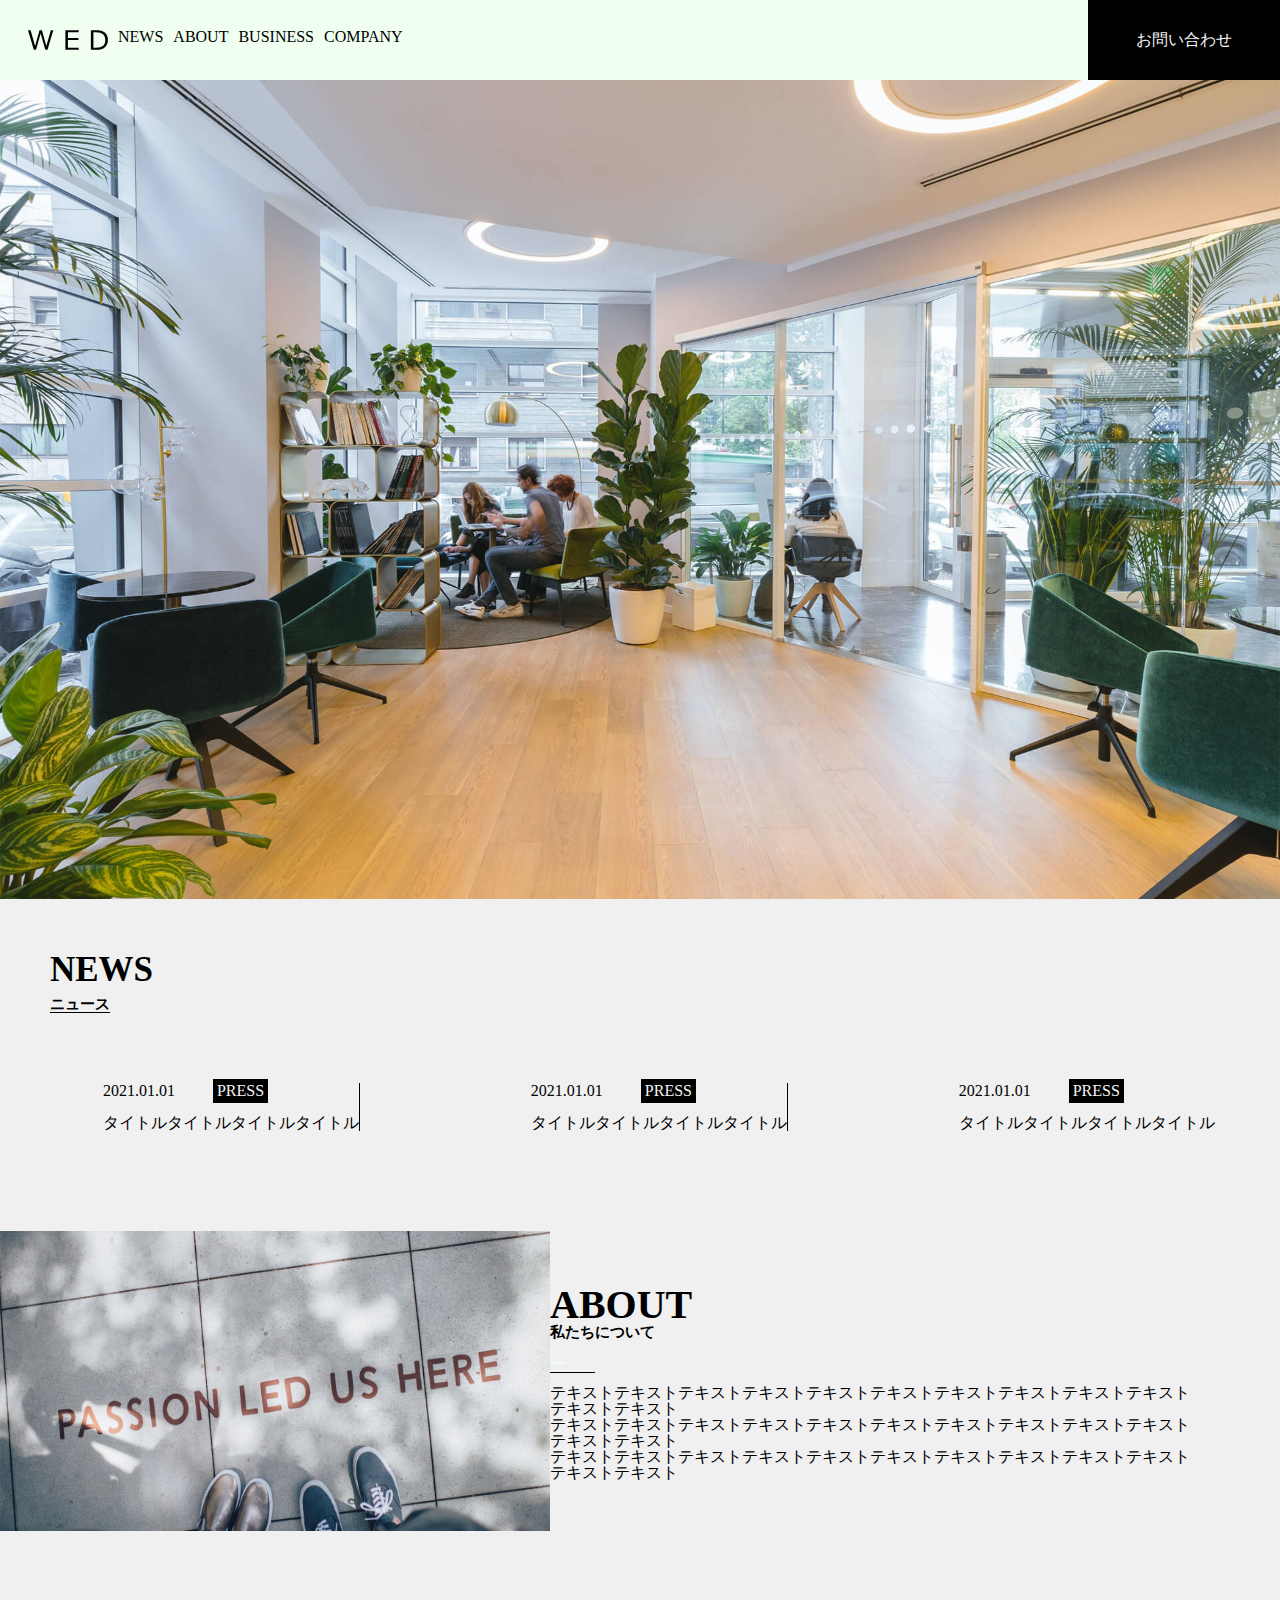
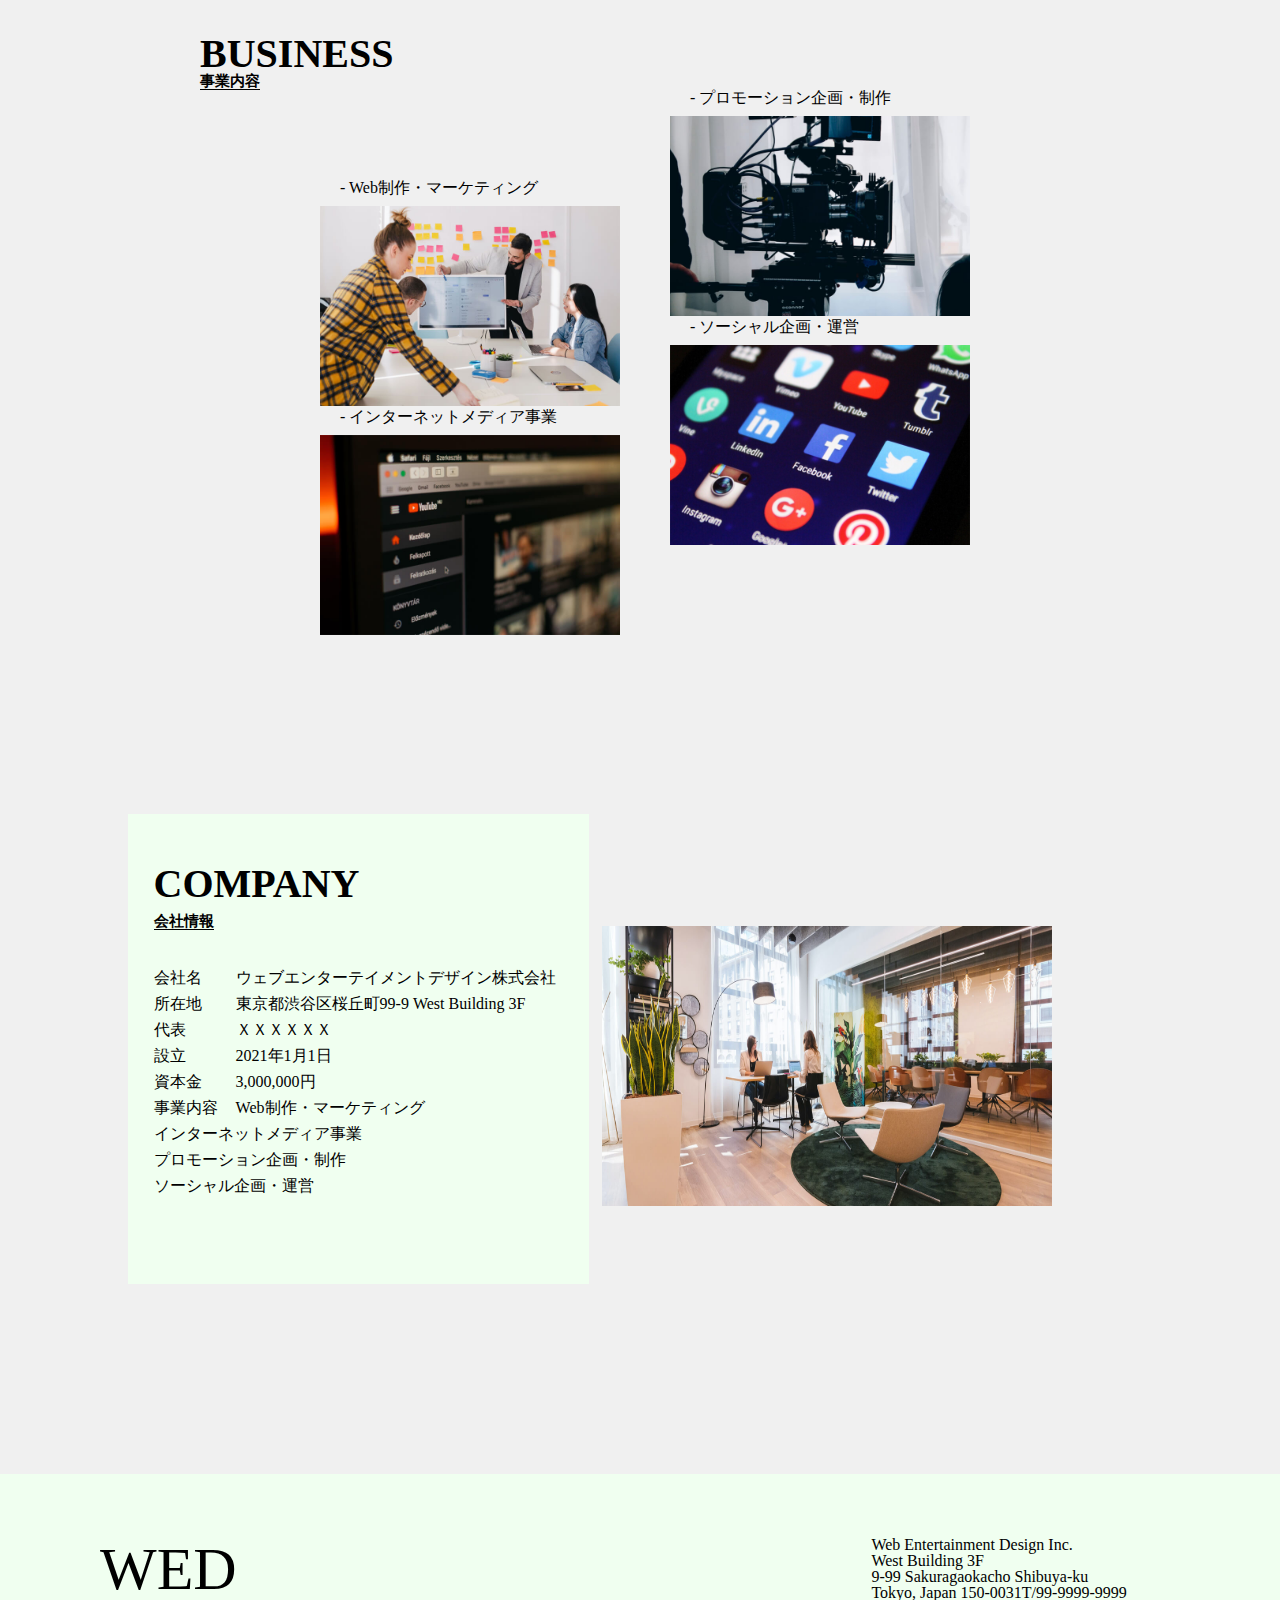
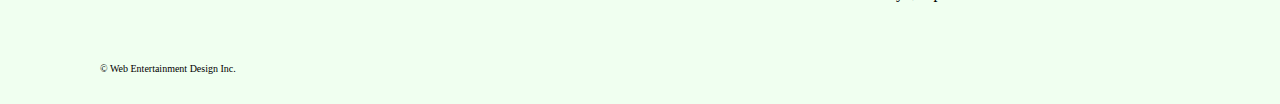
==== index.html @ 3b1d3a75 "newsの一部を削除しました。" ====
<!DOCTYPE html>
<html lang="jp">
  <head>
    <meta charset="utf-8">
    <title>Web Entertainment Design</title>
    <meta name="viewport" content="width=device-width,initial-scale=1">
    <link rel="icon" href="img/favicon.ico">
    <link rel="stylesheet" href="css/reset.css">
    <link rel="stylesheet" href="css/style.css">
  </head>
  <body>
    <header class="header-mainvisual" id="mainvisual">
      <div class="inner">
        <h1><a class="wed-tag" href="#mainvisual"></a><img class="header-img" src="./img/logo.svg" alt="wed" /></a></h1>
        <nav class="inner-tag">
          <ul class="tag">
            <li><a class="li-tag" href="#news">NEWS</a></li>
            <li><a class="li-tag" href="#about">ABOUT</a></li>
            <li><a class="li-tag" href="#business">BUSINESS</a></li>
            <li><a class="li-tag" href="#company">COMPANY</a></li>
          </ul>
        </nav>
      </div>
      <a class="inquiry-button" href="#inquiry">お問い合わせ</a>
    </header>
      <div class="img-big">
        <img src="img/mainvisual.jpg" alt="オフィス">
      </div>
      <section id="news" class="news">
        <h2 class="news-h">
          <p class="news-hh">NEWS</p>
          <p class="news-p">ニュース</p>
        </h2>
        <ul class="news-ul">

          <li class="news-li">
            <p class="news-time">2021.01.01</p>
            <p class="news-press">PRESS</p>
            <p class="news-title"><br>タイトルタイトルタイトルタイトル</p>
          </li>
          <li class="news-li">
            <p class="news-time">2021.01.01</p>
            <p class="news-press">PRESS</p>
            <p class="news-title"><br>タイトルタイトルタイトルタイトル</p>
          </li>
          <li class=".news-li-2">
            <p class="news-time">2021.01.01</p>
            <p class="news-press">PRESS</p>
            <p class="news-title"><br>タイトルタイトルタイトルタイトル</p>
          </li>
      </section>
      <section id="about" class="about">
        <div class="about-passion">
          <img src="img/about.jpg" alt="">
        </div>
        <div class="about-character">
          <h2 class="about-h2">
            <p class="about-uppercaseletter">ABOUT</p>
            <p class="about-lowercaseletter">私たちについて</p>
            <p class="about-barwire"><br>ー</p>
          </h2>
          <p class="about-text">テキストテキストテキストテキストテキストテキストテキストテキストテキストテキストテキストテキスト</p>
          <p class="about-text">テキストテキストテキストテキストテキストテキストテキストテキストテキストテキストテキストテキスト</p>
          <p class="about-text">テキストテキストテキストテキストテキストテキストテキストテキストテキストテキストテキストテキスト</p>
        </div>
      </section>
      <section id="business" class="business">
        <h2 class="business-h2">
          <p class="business-uppercaseletter">BUSINESS</p>
          <p class="business-lowercaseletter">事業内容</p>
          <p class="business-barwire">ー</p>
        </h2>
        <div class="business-transparentbox">
          <div class="business-imagelist">
            <div class="business-image"><p class="character2">- Web制作・マーケティング</p><img src="img/business1.jpg" alt=""></div>
            <div class="business-image"><p class="character">- インターネットメディア事業</p><img src="img/business2.jpg" alt=""></div>
          </div>
          <div class="business-imagelist">
            <div class="business-image"><p class="character">- プロモーション企画・制作</p><img src="img/business3.jpg" alt=""></div>
            <div class="business-image"><p class="character">- ソーシャル企画・運営</p><img src="img/business4.jpg" alt=""></div>
          </div>
        </div>
      </section>
      <section id="company" class="company">
        <div class="company-behind">
        <h2 class="company-h2">
          <p class="company-uppercaseletter">COMPANY</p>
          <p class="company-lowercaseletter">会社情報</p>
          <p class="company-barwire">ー</p>
        </h2>
        <dl class="company-informationlist">
          <dt class="company-informationlist2">会社名</dt>
          <dd class="company-informationlist3">ウェブエンターテイメントデザイン株式会社</dd>
          <dt class="company-informationlist2">所在地</dt>
          <dd class="company-informationlist3">東京都渋谷区桜丘町99-9 West Building 3F</dd>
          <dt class="company-informationlist2">代表</dt>
          <dd class="company-informationlist3">ＸＸＸＸＸＸ</dd>
          <dt class="company-informationlist2">設立</dt>
          <dd class="company-informationlist3">2021年1月1日</dd>
          <dt class="company-informationlist2">資本金</dt>
          <dd class="company-informationlist3">3,000,000円</dd>
          <dt class="company-informationlist2">事業内容</dt>
          <dd class="company-informationlist3">Web制作・マーケティング</dd>
          <!-- <dt class="company-informationlist2"></dt> -->
          <dd class="company-informationlist3">インターネットメディア事業</dd>
          <!-- <dt class="company-informationlist2"></dt> -->
          <dd class="company-informationlist3">プロモーション企画・制作</dd>
          <!-- <dt class="company-informationlist2"></dt> -->
          <dd class="company-informationlist3">ソーシャル企画・運営</dd>
        </dl>
      </div>
      <div class="company-imagelist">
        <img src="img/company.jpg" alt=""></p>
      </div>
      </section>
      <footer>
        <div class="footer-top">
          <div class="footer-daimoto">
            <div class="footer-character1">WED</div>
            <div class="footer-character2">
              <p>Web Entertainment Design Inc.</p>
              <p>West Building 3F</p>
              <p>9-99 Sakuragaokacho Shibuya-ku</p>
              <p>Tokyo, Japan 150-0031</p>
              <p class="footer-99">T/99-9999-9999</p>
            </div>
          </div>
          <p class="last">© Web Entertainment Design Inc.</p>
        </div>
      </footer>
  </body>
</html>
---- css/style.css ----
html{
  width: 100%;
}

body{
  background-color:#f0f0f0;
}

.top{
  width: 100%;
    max-width: 1032px;
    padding: 0 16px;
    margin: 0 auto;
}

/* トップ画面 */

.header-img{
  /* margin: 0% 40%; */
  width: 80px;
}

.inner{
  display: flex;
  align-items: center;
  width: 100%;
  max-width: 1032px;
  padding: 0 16px;
  margin: 0 auto;
}

.header-mainvisual{
  display: flex;
}

header{
  width: 100%;
  background-color: honeydew;
}

/* header div{
  height: 0px;
  width: 0px;
} */

header div h1{
  height: 25px;
  
  font-size: 30px;
  display: flex;
  align-items: center;
}

.wed-tag{
  text-decoration: none;
  color: black;
}

.inner-tag{
  height: 100%;
  margin-left: 0%;
}


/* トップ画像 飛ばし先 */

header nav{
  margin-left: 20%;
    display: flex;
    justify-content: space-between;
}

header nav .tag{
  display: flex;
  margin-top: 10%;
}

.li-tag{
  color: #000;
  text-decoration: none;
  margin-left: 10px;
  height: 10px;
}

/* header nav li {
  margin-left: 5%;
  height: 100%;
} */

/* header nav li a{
  text-decoration: none;
  color: black;
} */

/* トップ画面 お問い合わせ */

header  .inquiry-button{
  width: 15%;
  display: inline-block;
  background-color: black;
  color: #f5f5f5;
  height: 80px;
  text-decoration: none;
  display: flex;
  justify-content: space-around;
  align-items: center;
}

.inquiry-button:hover{
  opacity:0.6;
}
/* 大きい画像 */

.img-big img{
  width: 100%;
  height: 91vh;
  object-fit: cover;
}


/* ニッース */



.news{
  padding: 50px 0px 0px 50px;
  height: 250%;
  margin-bottom: 70px;
  margin-bottom: 100px;
}

.news .news-h{
  font-size: 35px;
  margin-bottom: 70px;
}

.news .news-hh{
  margin-bottom: 10px;
}

.news .news-p{
  width: 60px;
  font-size: 15px;
  border-bottom: solid 1px #000;
}

.news .news-ul{
  list-style: none;
  width: 99%;
  height: 35%;
  display: flex;
  justify-content: space-around;
  margin-right: 20px;
}

.news .news-li{
  list-style: none;
  border-right: solid 1px #000;
  margin-right: 65px;
}



.news .news-time{
  width: 35%;
  position: relative;
}

.news .news-press{
  color: #f5f5f5;
  background-color: #000;
  margin-left: 110px;
  padding: 4px;
  position: absolute;
  margin-top: -20px;
}



/* 写真と文字 */

.about{
  height: 700%;
  display: flex;
  align-items: center;
  margin-bottom: 100px;
}

.about img{
  width: 550px;
  height: 300px;
}

.about .about-character{
  width: 50%;
}

.about .about-uppercaseletter{
  font-size: 40px;
}

.about .about-h2{
  width: 100%;
  height: 100px;
}

.about .about-lowercaseletter{
  font-size: 15px;
  writing-mode: horizontal-tb;
  width: 280px;
}

.about .about-barwire{
  color:honeydew;
  border-bottom: solid 1px #000;
  width: 45px;
}



/* 事業内容 */

.business{
  width: 100%;
  height: 780px;
}

.business .business-h2{
  margin-left: 200px;
}

.business .business-uppercaseletter{
  font-size: 40px;
  height: 100%;
  width: 100%;
}

.business .business-lowercaseletter{
  font-size: 15px;
  height: 100%;
  width: 30%;
}

.business .business-barwire{
  font-size: 0px;
  color: #f5f5f5;
  width: 60px;
  border-bottom: solid 1px #000;
}

.business .business-transparentbox{
  display: flex;
  width: 70%;
  margin-left: 25%;
}

.business img{
  width: 300px;
  height:200px;
}

.business .business-transparentbox .business-imagelist .business-image{
  width: 350px;
}

.business .business-transparentbox .business-imagelist .business-image p{
  margin-left: 20px;
  margin-bottom: 10px;
}

.business .business-transparentbox .business-imagelist .business-image .character2{
  margin-left: 20px;
  margin-bottom: 10px;
  margin-top: 90px;
}

/* 会社情報 */

.company{
  height: 560px;
  position: relative;
  margin-bottom: 100px;
}

.company .company-behind{
  margin-left: 10%;
  background-color: honeydew;
  width: 410px;
  height: 420px;
  padding: 50px 2% 0px 2% ;
}

.company .company-h2{
  margin-bottom: 30px;
}

.company .company-uppercaseletter{
  margin-bottom: 10px;
  font-size: 40px;
  width: 45%;
  height: 100%;
}

.company .company-lowercaseletter{
  font-size: 15px;
  width: 15%;
  height: 100%;
}

.company .company-barwire{
  font-size: 0px;
  color: honeydew;
  width: 60px;
  height: 100%;
  border-bottom: solid 1px #000;
}

.company-informationlist{
  display: flex;
  flex-wrap: wrap;
}

.company-informationlist .company-informationlist2{
  width: 20%;
  margin-top: 10px;
}

.company-informationlist .company-informationlist3{
  width: 80%;
  margin-top: 10px;
}

.company .company-imagelist{
  width: 48%;
  position: absolute;
  top: 20%;
  right: 5%;
}

.company img{
  width: 450px;
  height: 280px;
}

/* 最後 */

footer{
  width: 100%;
  height: 230px;
  background-color: honeydew;
}

footer .footer-top{
  width: 92%;
  height: 230px;
}

footer .footer-top .footer-daimoto{
  display: flex;
  justify-content: space-between;
  align-items: center;
  width: 100%;
  height: 150px;
  padding: 20px 0px;
}


footer .footer-top .footer-daimoto .footer-character1{
  font-size: 60px;
  margin-left: 100px;
}

  footer .footer-top .last{
  width: 16%;
  font-size: 0.625rem;
  margin-bottom: 20px;
  margin-left: 100px;
}

footer .footer-top .footer-daimoto .footer-character2{
  display: flex;
  flex-wrap: wrap;
  width: 26%;
}

footer .footer-top .footer-daimoto .footer-character2 .footer-99{
  height: 10px;
  margin-right: 10px;
}


@media only screen and (max-width: 810px) {

  /* 最初 携帯 */

  header{
    font-size: 10px;
    background-color: honeydew;
}

  header div h1{
    margin-left:0px;
    font-size: 15px;
    align-items:initial;
  }

  .wed-tag {
    margin-top: 2px;
    font-size: 20px;
    margin-bottom: 45px;
    margin-left: 0px;
  }

  header nav {
    margin-left: 5%;
}

  header nav .tag{
    margin-top: 0px;
  }

  header nav li{
    margin-left: 0px;
  }

  header nav li a{
    font-size: 15px;
    margin-right: 5px;
  }

  header .inquiry-button {
    display: contents;
    font-size: 0px;
  }

  .header-mainvisual{
    height: 80px;
    justify-content: center;
    align-items: center;
  }

  .header-img {
    /* margin: 50% 0% 0% 35%; */
    width: 60px;
  }

  .img-big img {
    height: 91vh;
  }

  .inner{
    display: flex;
    flex-direction: column;
    align-items:initial;
    margin: 0px;
  }

  .li-tag{
    margin-left: 0px;
    font-size: 15px;
    margin-right: 15px;
  }

  /* ニュース  携帯*/

  .news{
    padding: 10px 0px 0px 10px;
  }


  .news .news-p{
    width: 17%;
  }

  .news .news-ul{
    display: block;
  }

  .news .news-li {
    border-right: solid 0px #000;
    margin-bottom: 50px;
  }

  /* 写真と文字 携帯*/

  .about {
    display: block;
    margin-bottom: 150px;
  }

  .about img{
    width: 375px;
    height: 230px;
    margin-bottom: 50px;
  }

  .about .about-character {
    width: 100%;
    padding: 3%;
    box-sizing: border-box;
  }

  .about .about-barwire {
    font-size: 1px;
    width: 28%;
  }

  

  /* 事業内容  携帯*/

  .business{
    height: 100%;
    margin-bottom: 50px;
  }

  .business .business-h2{
    margin-left: 10px;
  }

  .business .business-barwire{
    font-size: 5px;
    width: 17%;
  }

  .business .business-transparentbox{
    margin-left: 5%;
    display: block;
  }

  .business .business-transparentbox .business-imagelist .business-image{
    width: auto;
  }

  .business img{
    width: 100%;
    height: 100%;
    box-sizing: border-box;
  }

  .business .business-transparentbox .business-imagelist .business-image .character2{
    margin-left: 10px;
  }

  .business .business-transparentbox .business-imagelist .business-image p{
    margin-top: 10px;
    margin-left: 10px;
    margin-bottom: 10px;
  }

  /* 会社情報 */

  .company{
    margin-bottom: 500px;
  }

  .company .company-behind{
    margin-left: 5%;
    padding: 20px 2% 0px 2%;
    width: 325px;
    height: 560px;
  }

  .company .company-lowercaseletter{
    width: 20%;
  }

  .company .company-barwire{
    font-size: 5px;
    width: 20%;
  }

  .company-informationlist{
    display: block;
  }

  .company-informationlist .company-informationlist3 {
    width: 100%;
    margin-left: 10px;
  }

  .company .company-imagelist{
    top: auto;
    right: auto;
    width: 100%;
    margin-top: 10px;
    margin-bottom: 10px;
  }

  .company img{
    width: 100%;
    height: 450px;
    object-fit:cover;
  }

  /* 最後 携帯 */

  footer .footer-top .footer-daimoto .footer-character1{
    font-size: 30px;
    margin-left: 20px;
  }

  footer .footer-top .footer-daimoto .footer-character2{
    width: 56%;
  }

  footer .footer-top .last {
    width: 53%;
    margin-left: 20px;
    margin-top: 20px;
  }

}
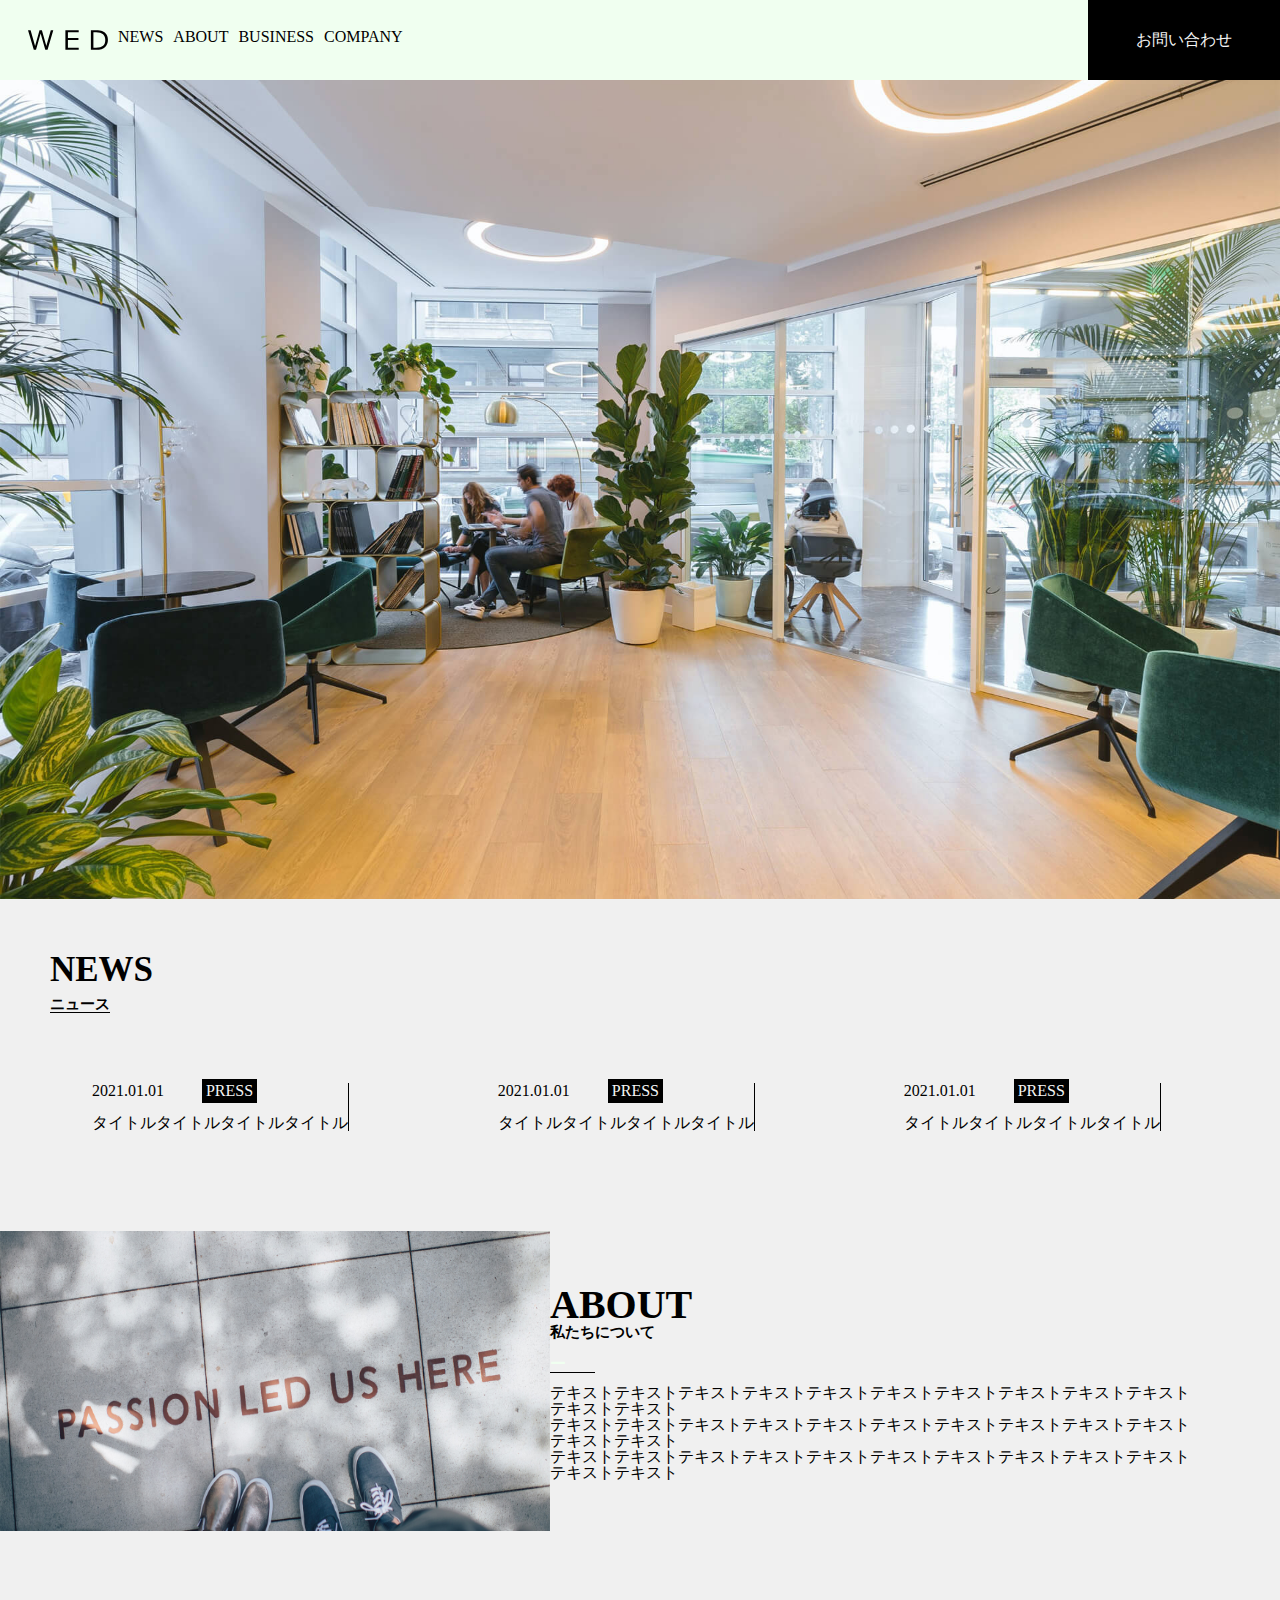
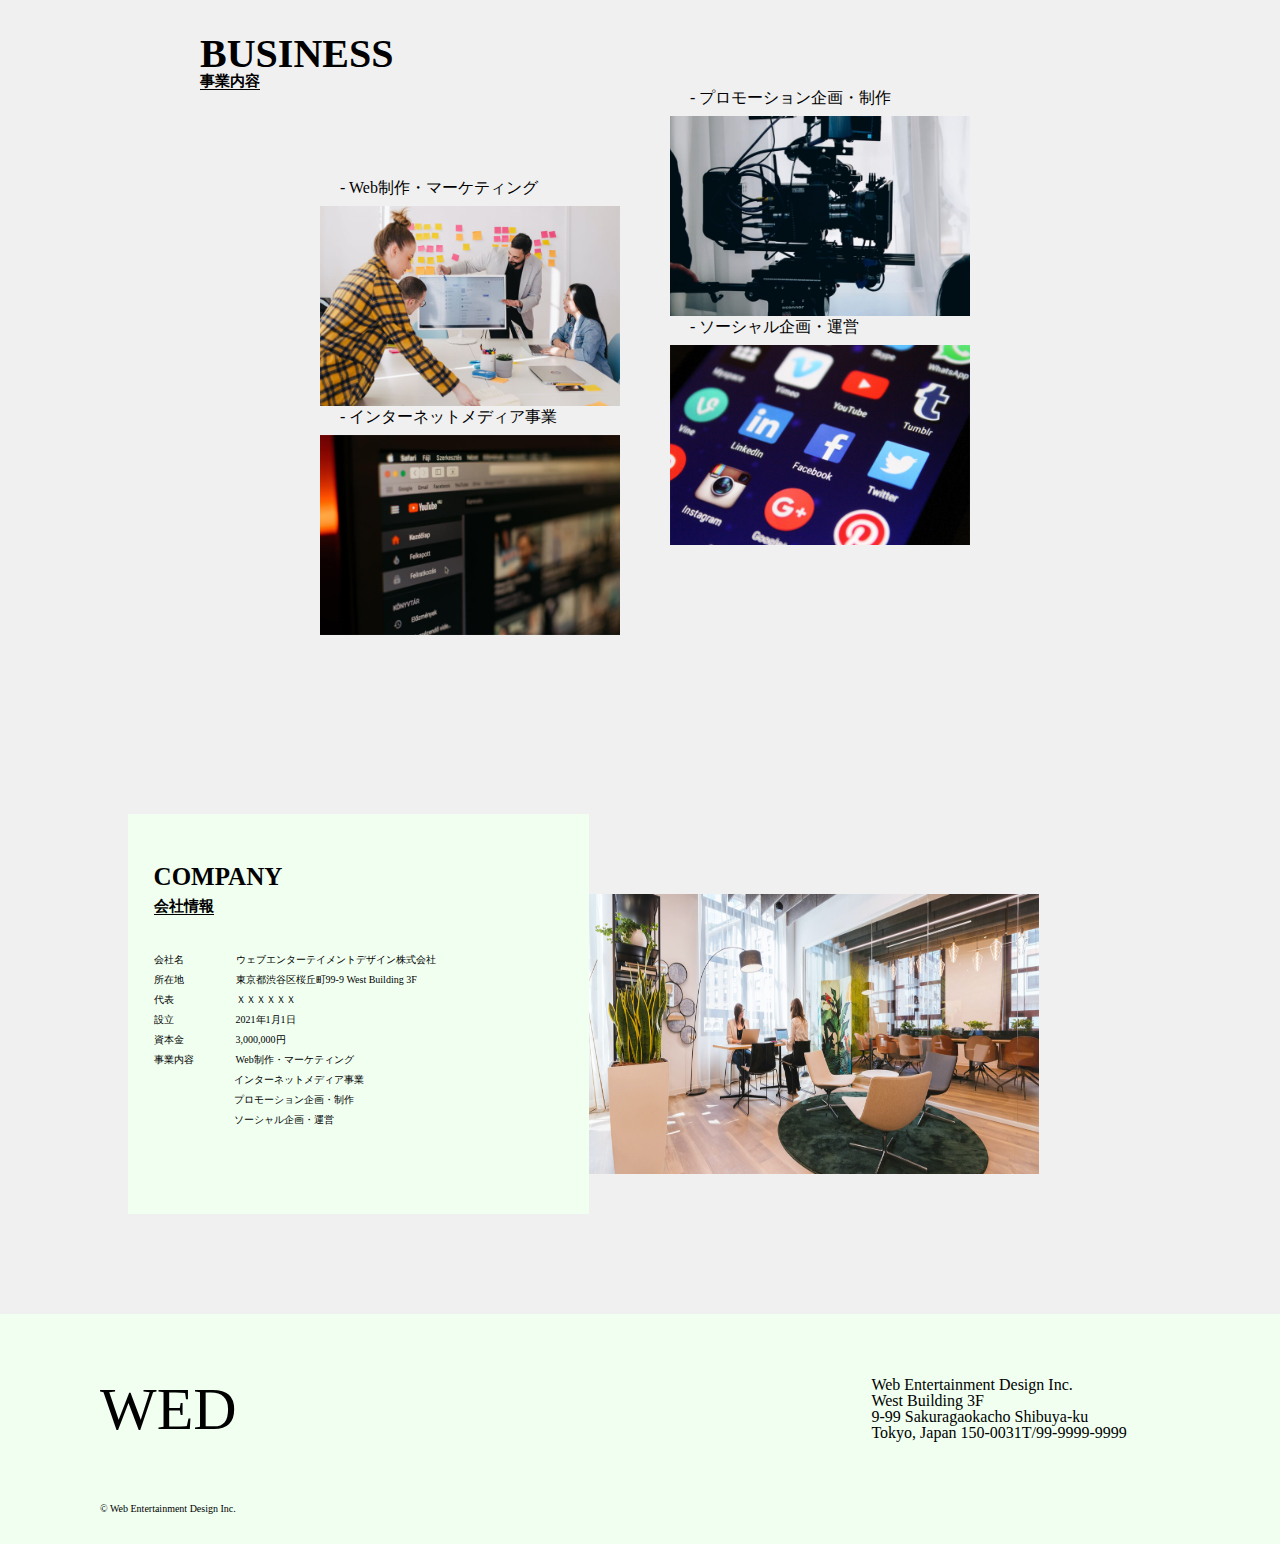
==== commit 9b74a7a3: "COMPANYのサイズ位置変更" ====
--- a/index.html
+++ b/index.html
@@ -43,7 +43,7 @@
             <p class="news-press">PRESS</p>
             <p class="news-title"><br>タイトルタイトルタイトルタイトル</p>
           </li>
-          <li class=".news-li-2">
+          <li class="news-li">
             <p class="news-time">2021.01.01</p>
             <p class="news-press">PRESS</p>
             <p class="news-title"><br>タイトルタイトルタイトルタイトル</p>
@@ -102,11 +102,11 @@
           <dt class="company-informationlist2">事業内容</dt>
           <dd class="company-informationlist3">Web制作・マーケティング</dd>
           <!-- <dt class="company-informationlist2"></dt> -->
-          <dd class="company-informationlist3">インターネットメディア事業</dd>
+          <dd class="company-informationlist4">インターネットメディア事業</dd>
           <!-- <dt class="company-informationlist2"></dt> -->
-          <dd class="company-informationlist3">プロモーション企画・制作</dd>
+          <dd class="company-informationlist4">プロモーション企画・制作</dd>
           <!-- <dt class="company-informationlist2"></dt> -->
-          <dd class="company-informationlist3">ソーシャル企画・運営</dd>
+          <dd class="company-informationlist4">ソーシャル企画・運営</dd>
         </dl>
       </div>
       <div class="company-imagelist">
--- a/css/style.css
+++ b/css/style.css
@@ -4,13 +4,6 @@
 
 body{
   background-color:#f0f0f0;
-}
-
-.top{
-  width: 100%;
-    max-width: 1032px;
-    padding: 0 16px;
-    margin: 0 auto;
 }
 
 /* トップ画面 */
@@ -145,7 +138,6 @@
 }
 
 .news .news-ul{
-  list-style: none;
   width: 99%;
   height: 35%;
   display: flex;
@@ -158,8 +150,6 @@
   border-right: solid 1px #000;
   margin-right: 65px;
 }
-
-
 
 .news .news-time{
   width: 35%;
@@ -277,16 +267,16 @@
 /* 会社情報 */
 
 .company{
-  height: 560px;
   position: relative;
   margin-bottom: 100px;
+  display: flex;
 }
 
 .company .company-behind{
   margin-left: 10%;
   background-color: honeydew;
   width: 410px;
-  height: 420px;
+  height: 350px;
   padding: 50px 2% 0px 2% ;
 }
 
@@ -296,14 +286,14 @@
 
 .company .company-uppercaseletter{
   margin-bottom: 10px;
-  font-size: 40px;
+  font-size: 25px;
   width: 45%;
   height: 100%;
 }
 
 .company .company-lowercaseletter{
   font-size: 15px;
-  width: 15%;
+  width: 60px;
   height: 100%;
 }
 
@@ -323,23 +313,30 @@
 .company-informationlist .company-informationlist2{
   width: 20%;
   margin-top: 10px;
+  font-size: 10px;
 }
 
 .company-informationlist .company-informationlist3{
   width: 80%;
   margin-top: 10px;
+  font-size: 10px;
+}
+
+.company-informationlist .company-informationlist4{
+  width: 80%;
+  margin-top: 10px;
+  margin-left: 80px;
+  font-size: 10px;
 }
 
 .company .company-imagelist{
   width: 48%;
-  position: absolute;
-  top: 20%;
-  right: 5%;
 }
 
 .company img{
   width: 450px;
   height: 280px;
+  margin-top: 80px;
 }
 
 /* 最後 */
@@ -551,14 +548,17 @@
   /* 会社情報 */
 
   .company{
-    margin-bottom: 500px;
+    display: block;
+    margin-bottom: 0px;
+    align-items: center;
+    position: relative;
   }
 
   .company .company-behind{
     margin-left: 5%;
     padding: 20px 2% 0px 2%;
-    width: 325px;
-    height: 560px;
+    width: 550px;
+    height: 415px;
   }
 
   .company .company-lowercaseletter{
@@ -580,17 +580,22 @@
   }
 
   .company .company-imagelist{
-    top: auto;
-    right: auto;
     width: 100%;
+  }
+
+  .company img{
     margin-top: 10px;
-    margin-bottom: 10px;
-  }
-
-  .company img{
     width: 100%;
     height: 450px;
     object-fit:cover;
+  }
+
+  .company .company-uppercaseletter {
+    font-size: 35px;
+  }
+
+  .company-informationlist .company-informationlist4{
+    margin-left: 1%;
   }
 
   /* 最後 携帯 */
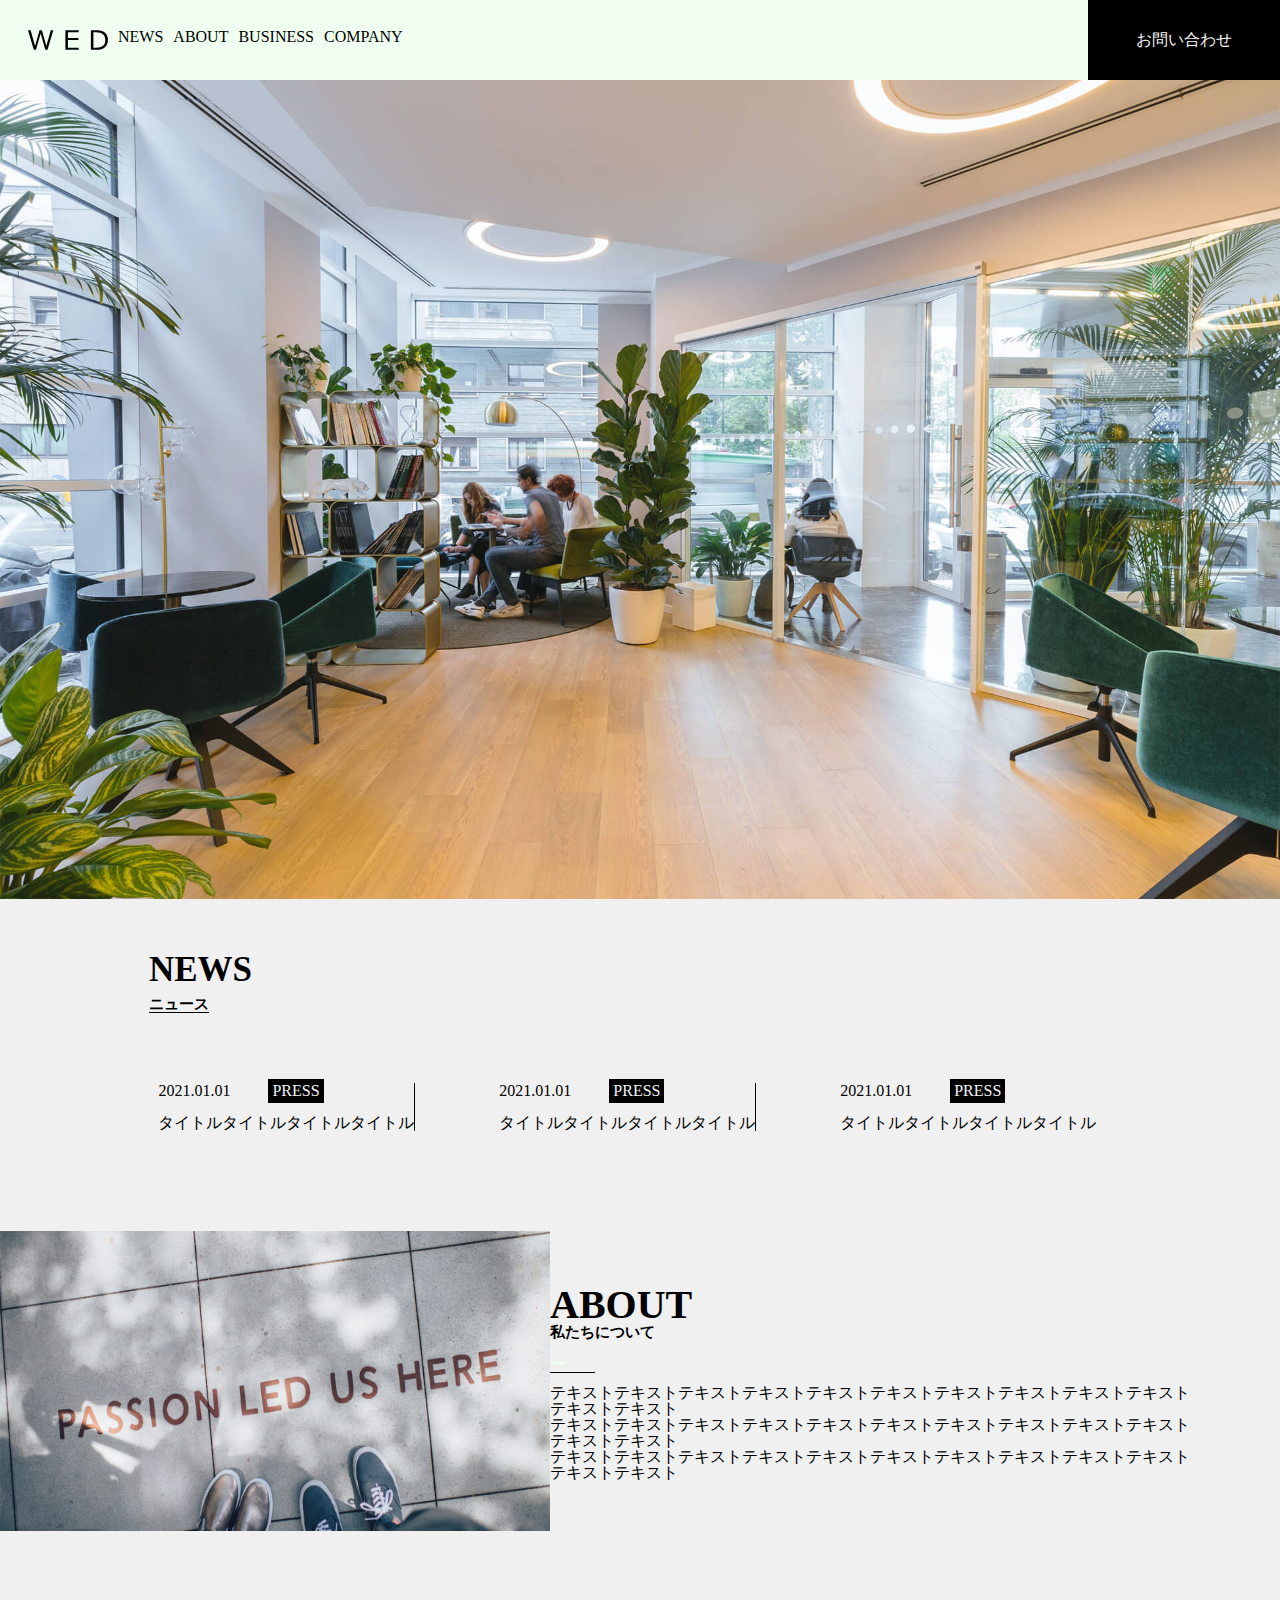
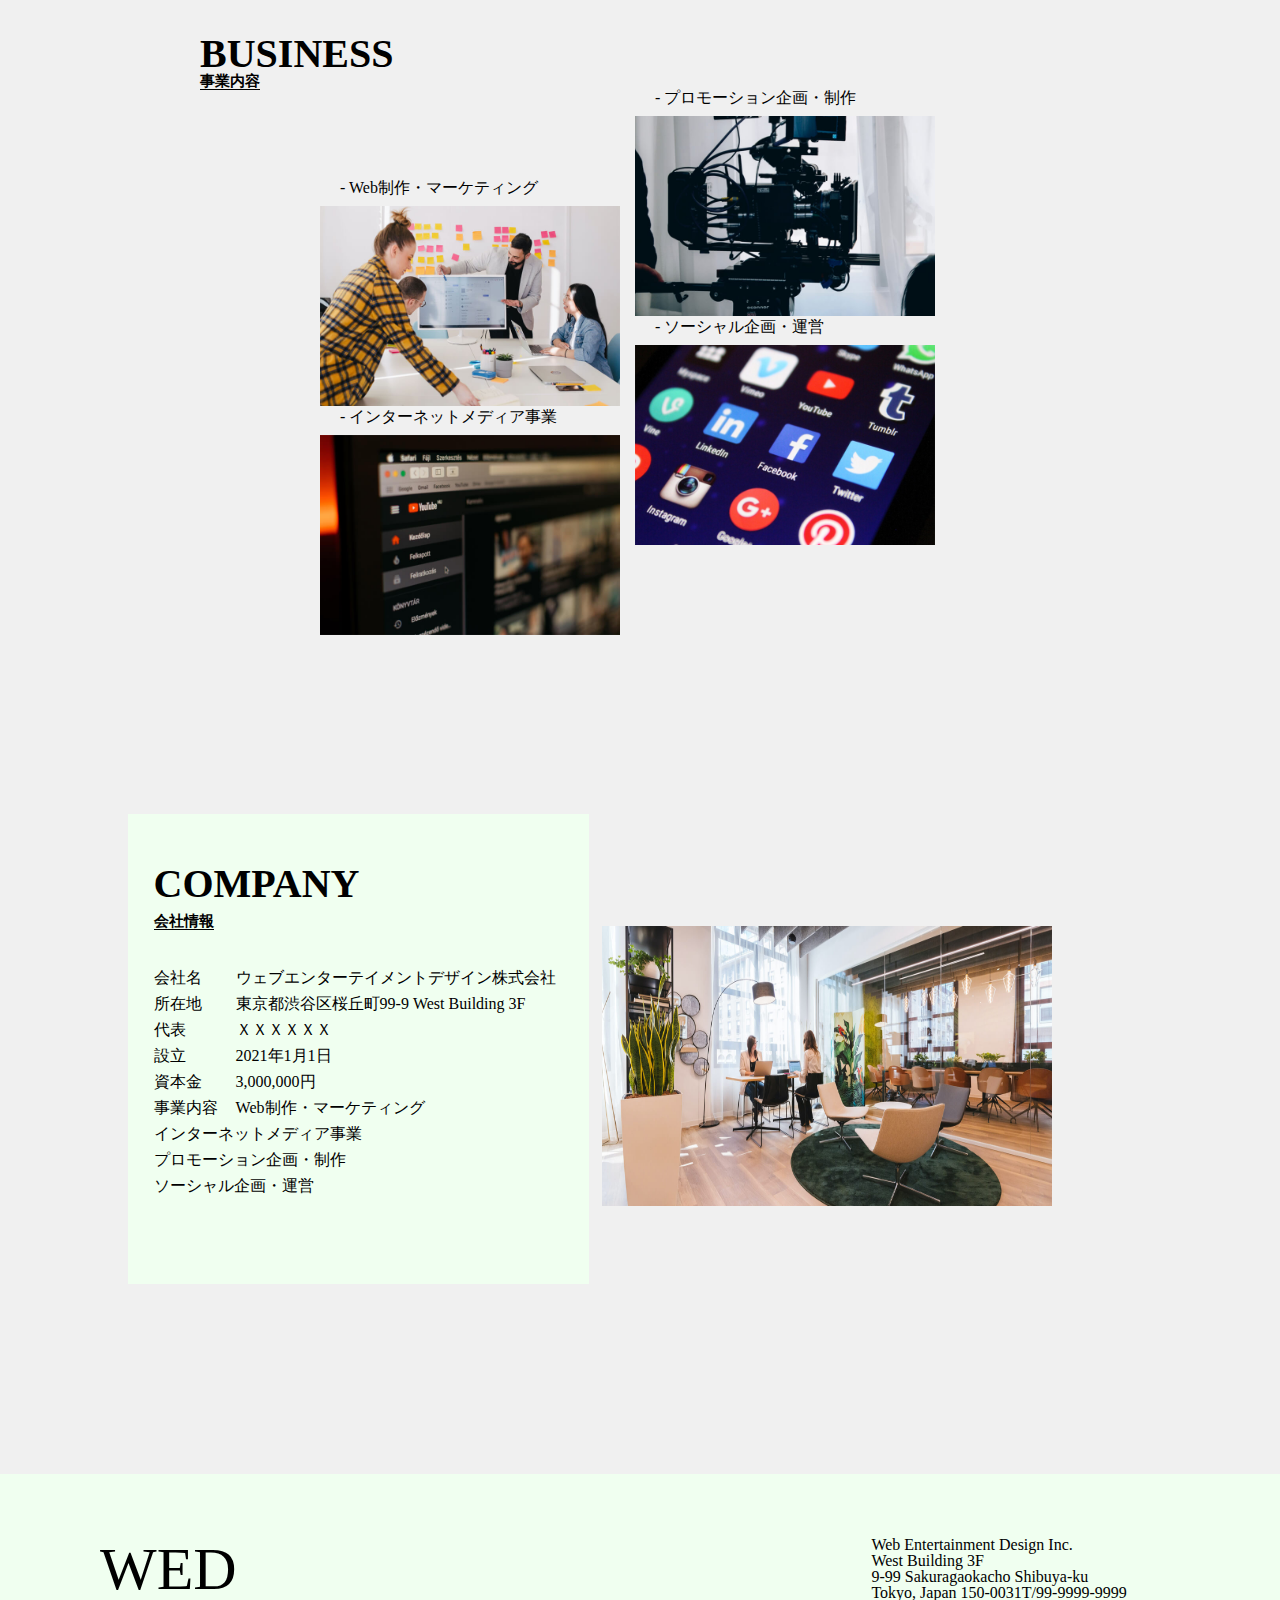
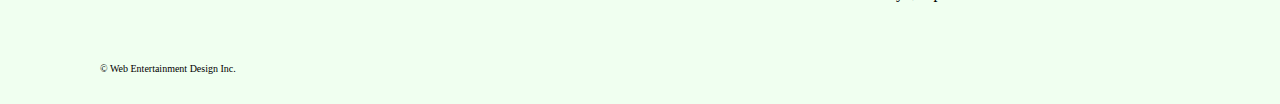
==== commit ff7374de: "NEWSの修正" ====
--- a/index.html
+++ b/index.html
@@ -26,7 +26,7 @@
       <div class="img-big">
         <img src="img/mainvisual.jpg" alt="オフィス">
       </div>
-      <section id="news" class="news">
+      <section id="news" class="news top">
         <h2 class="news-h">
           <p class="news-hh">NEWS</p>
           <p class="news-p">ニュース</p>
@@ -102,11 +102,11 @@
           <dt class="company-informationlist2">事業内容</dt>
           <dd class="company-informationlist3">Web制作・マーケティング</dd>
           <!-- <dt class="company-informationlist2"></dt> -->
-          <dd class="company-informationlist4">インターネットメディア事業</dd>
+          <dd class="company-informationlist3">インターネットメディア事業</dd>
           <!-- <dt class="company-informationlist2"></dt> -->
-          <dd class="company-informationlist4">プロモーション企画・制作</dd>
+          <dd class="company-informationlist3">プロモーション企画・制作</dd>
           <!-- <dt class="company-informationlist2"></dt> -->
-          <dd class="company-informationlist4">ソーシャル企画・運営</dd>
+          <dd class="company-informationlist3">ソーシャル企画・運営</dd>
         </dl>
       </div>
       <div class="company-imagelist">
--- a/css/style.css
+++ b/css/style.css
@@ -4,6 +4,13 @@
 
 body{
   background-color:#f0f0f0;
+}
+
+.top{
+  width: 100%;
+  max-width: 1032px;
+  padding: 0 16px;
+  margin: 0 auto;
 }
 
 /* トップ画面 */
@@ -138,6 +145,7 @@
 }
 
 .news .news-ul{
+  list-style: none;
   width: 99%;
   height: 35%;
   display: flex;
@@ -146,10 +154,16 @@
 }
 
 .news .news-li{
-  list-style: none;
   border-right: solid 1px #000;
   margin-right: 65px;
-}
+
+}
+
+.news-li:last-child{
+  border-right: solid 0px #000;
+}
+
+
 
 .news .news-time{
   width: 35%;
@@ -250,7 +264,7 @@
 }
 
 .business .business-transparentbox .business-imagelist .business-image{
-  width: 350px;
+  width: 315px;
 }
 
 .business .business-transparentbox .business-imagelist .business-image p{
@@ -267,16 +281,16 @@
 /* 会社情報 */
 
 .company{
+  height: 560px;
   position: relative;
   margin-bottom: 100px;
-  display: flex;
 }
 
 .company .company-behind{
   margin-left: 10%;
   background-color: honeydew;
   width: 410px;
-  height: 350px;
+  height: 420px;
   padding: 50px 2% 0px 2% ;
 }
 
@@ -286,14 +300,14 @@
 
 .company .company-uppercaseletter{
   margin-bottom: 10px;
-  font-size: 25px;
+  font-size: 40px;
   width: 45%;
   height: 100%;
 }
 
 .company .company-lowercaseletter{
   font-size: 15px;
-  width: 60px;
+  width: 15%;
   height: 100%;
 }
 
@@ -313,30 +327,23 @@
 .company-informationlist .company-informationlist2{
   width: 20%;
   margin-top: 10px;
-  font-size: 10px;
 }
 
 .company-informationlist .company-informationlist3{
   width: 80%;
   margin-top: 10px;
-  font-size: 10px;
-}
-
-.company-informationlist .company-informationlist4{
-  width: 80%;
-  margin-top: 10px;
-  margin-left: 80px;
-  font-size: 10px;
 }
 
 .company .company-imagelist{
   width: 48%;
+  position: absolute;
+  top: 20%;
+  right: 5%;
 }
 
 .company img{
   width: 450px;
   height: 280px;
-  margin-top: 80px;
 }
 
 /* 最後 */
@@ -548,17 +555,14 @@
   /* 会社情報 */
 
   .company{
-    display: block;
-    margin-bottom: 0px;
-    align-items: center;
-    position: relative;
+    margin-bottom: 500px;
   }
 
   .company .company-behind{
     margin-left: 5%;
     padding: 20px 2% 0px 2%;
-    width: 550px;
-    height: 415px;
+    width: 325px;
+    height: 560px;
   }
 
   .company .company-lowercaseletter{
@@ -580,22 +584,17 @@
   }
 
   .company .company-imagelist{
+    top: auto;
+    right: auto;
     width: 100%;
+    margin-top: 10px;
+    margin-bottom: 10px;
   }
 
   .company img{
-    margin-top: 10px;
     width: 100%;
     height: 450px;
     object-fit:cover;
-  }
-
-  .company .company-uppercaseletter {
-    font-size: 35px;
-  }
-
-  .company-informationlist .company-informationlist4{
-    margin-left: 1%;
   }
 
   /* 最後 携帯 */
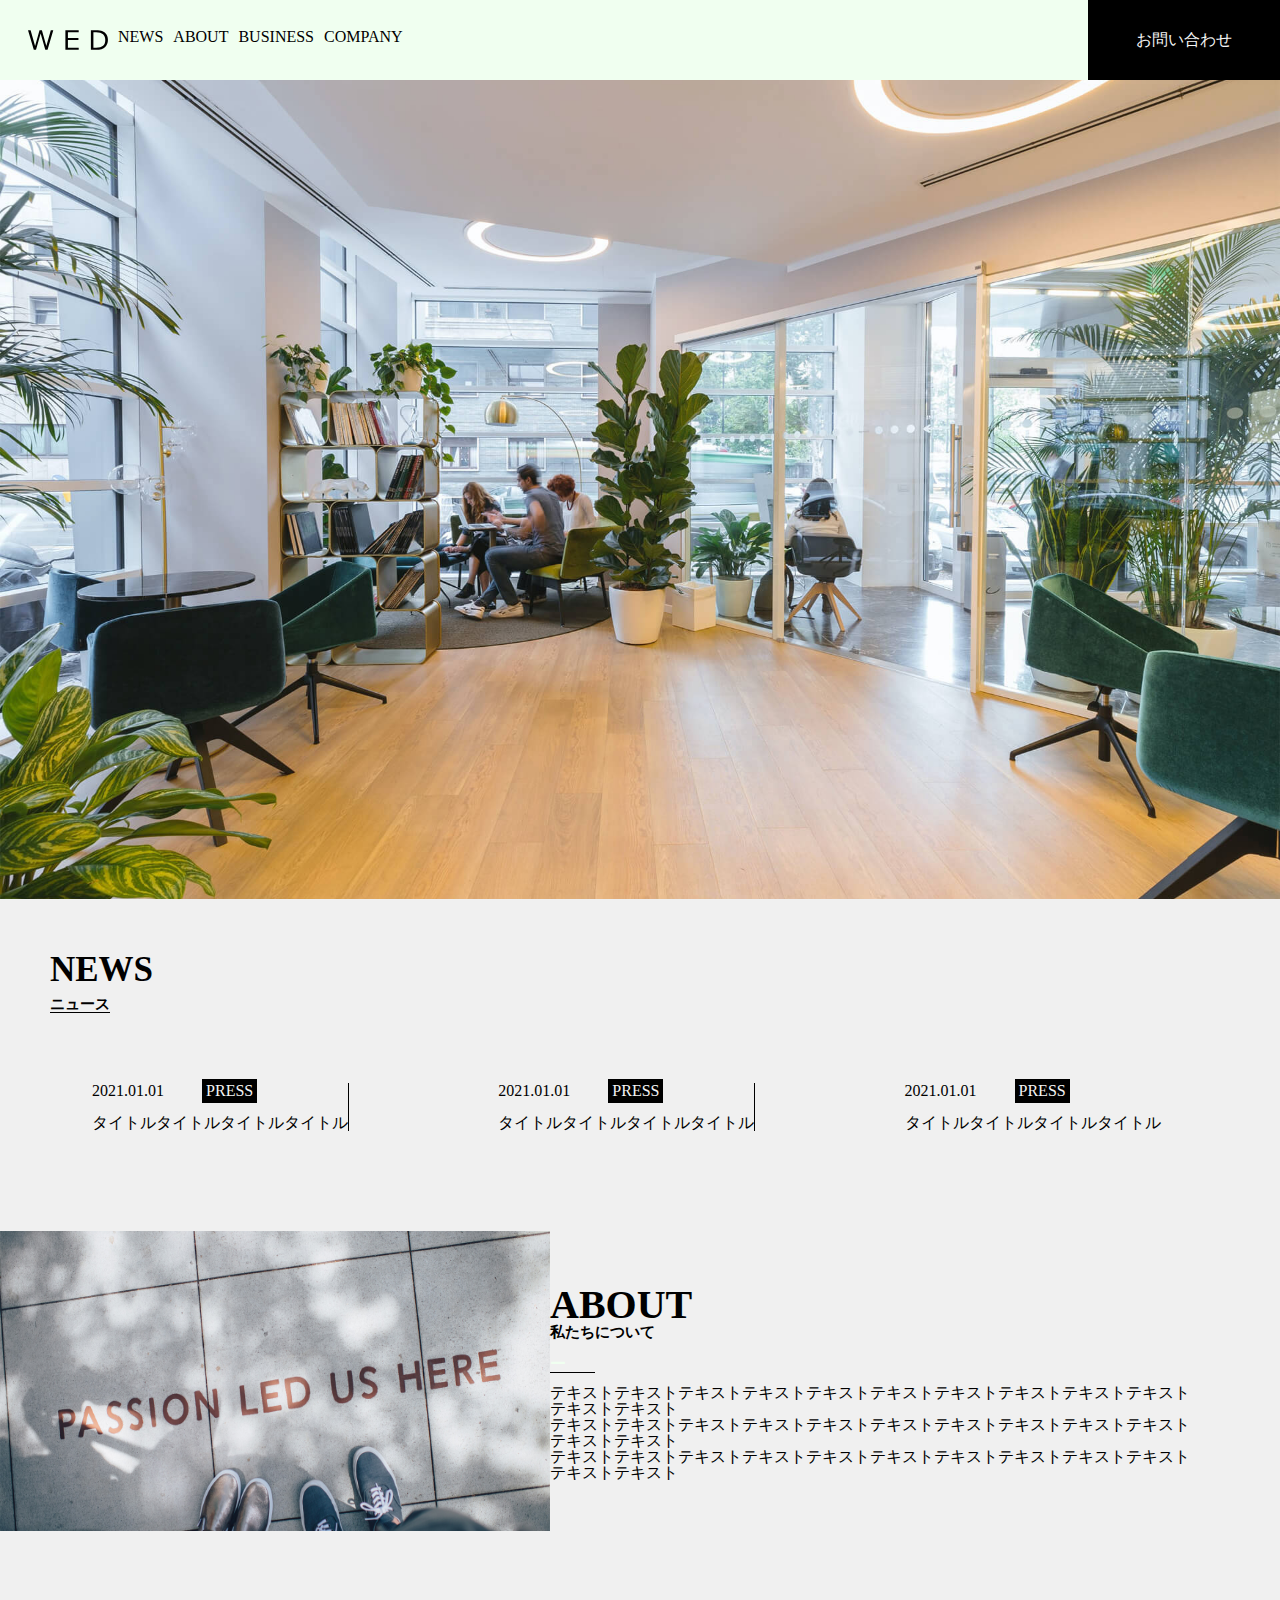
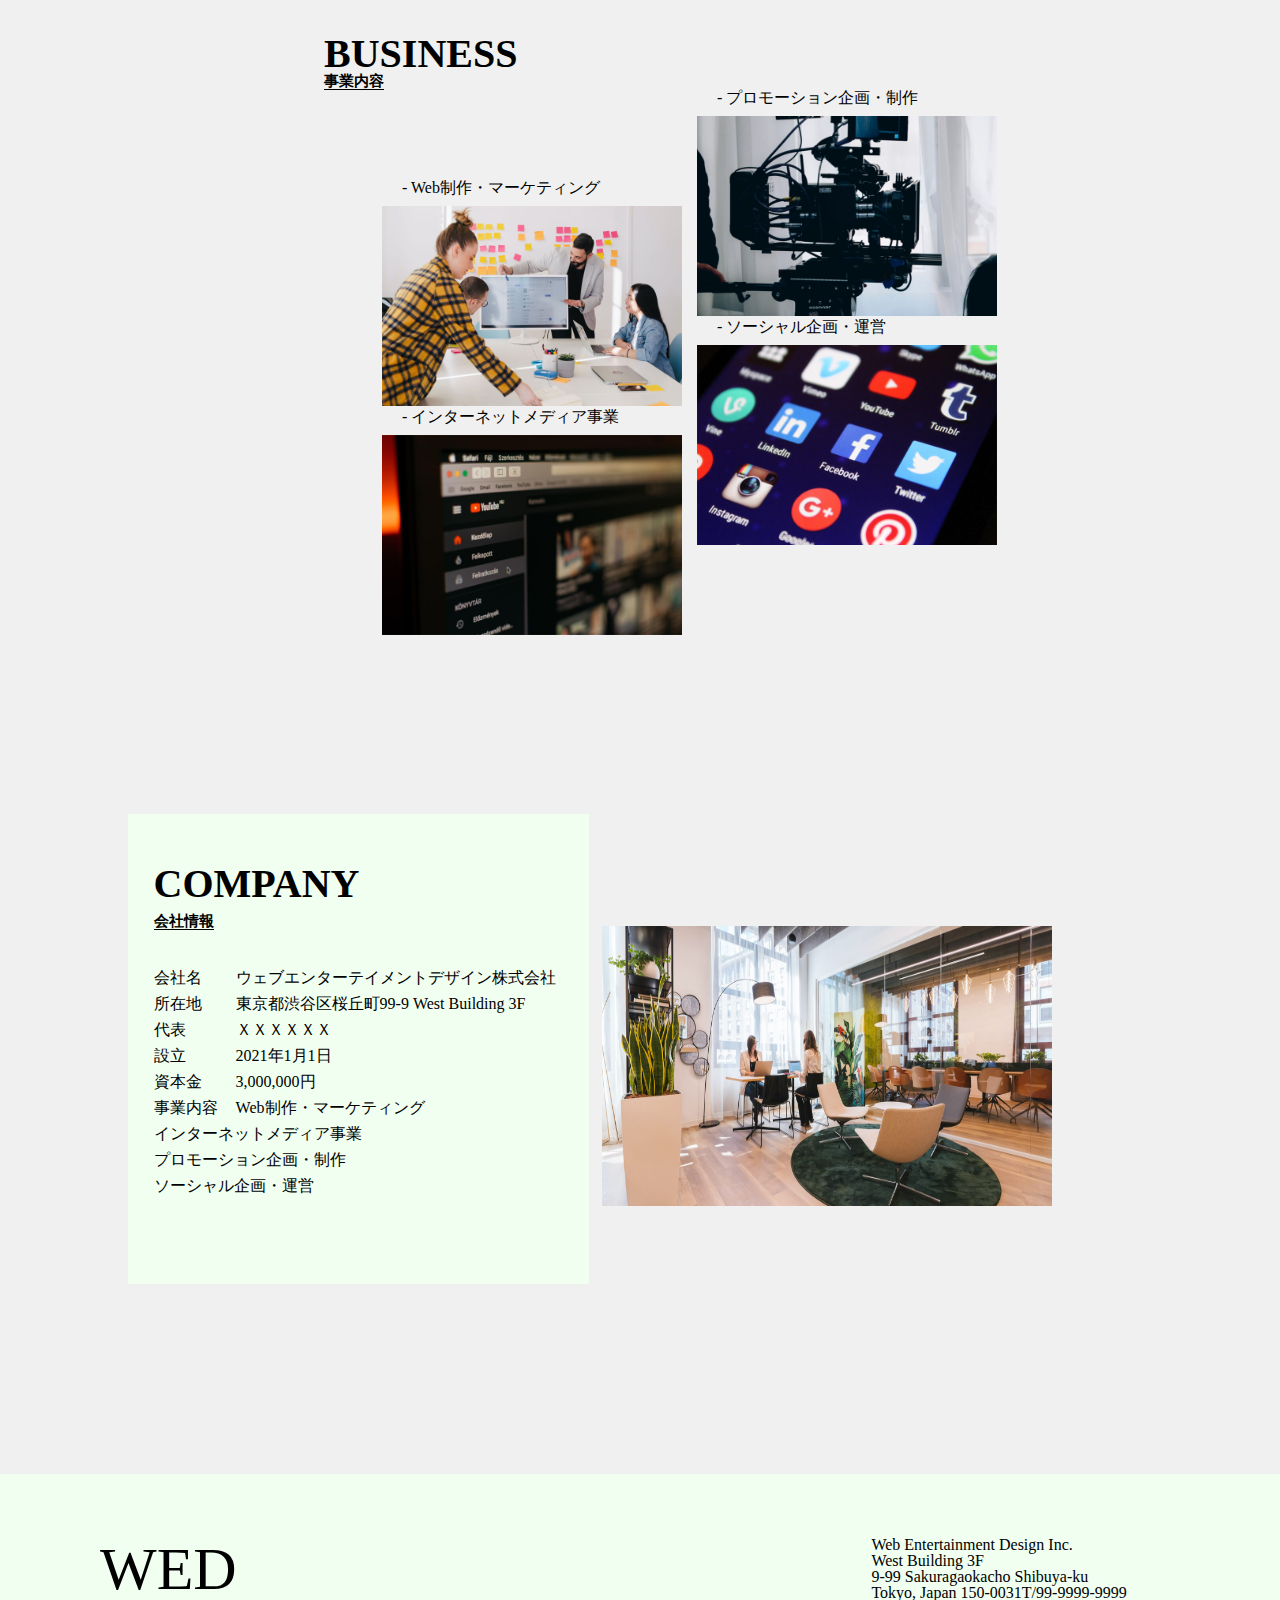
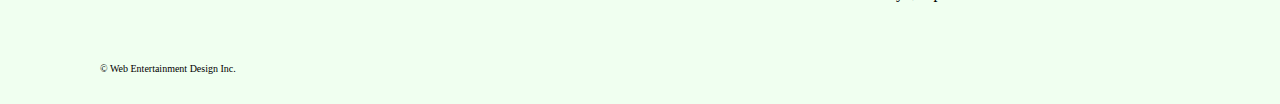
==== commit 62f8aaa0: "topを入力" ====
--- a/index.html
+++ b/index.html
@@ -26,7 +26,7 @@
       <div class="img-big">
         <img src="img/mainvisual.jpg" alt="オフィス">
       </div>
-      <section id="news" class="news top">
+      <section id="news" class="news">
         <h2 class="news-h">
           <p class="news-hh">NEWS</p>
           <p class="news-p">ニュース</p>
@@ -64,7 +64,7 @@
           <p class="about-text">テキストテキストテキストテキストテキストテキストテキストテキストテキストテキストテキストテキスト</p>
         </div>
       </section>
-      <section id="business" class="business">
+      <section id="business" class="business top">
         <h2 class="business-h2">
           <p class="business-uppercaseletter">BUSINESS</p>
           <p class="business-lowercaseletter">事業内容</p>
--- a/css/style.css
+++ b/css/style.css
@@ -160,7 +160,7 @@
 }
 
 .news-li:last-child{
-  border-right: solid 0px #000;
+  border-right: none;
 }
 
 
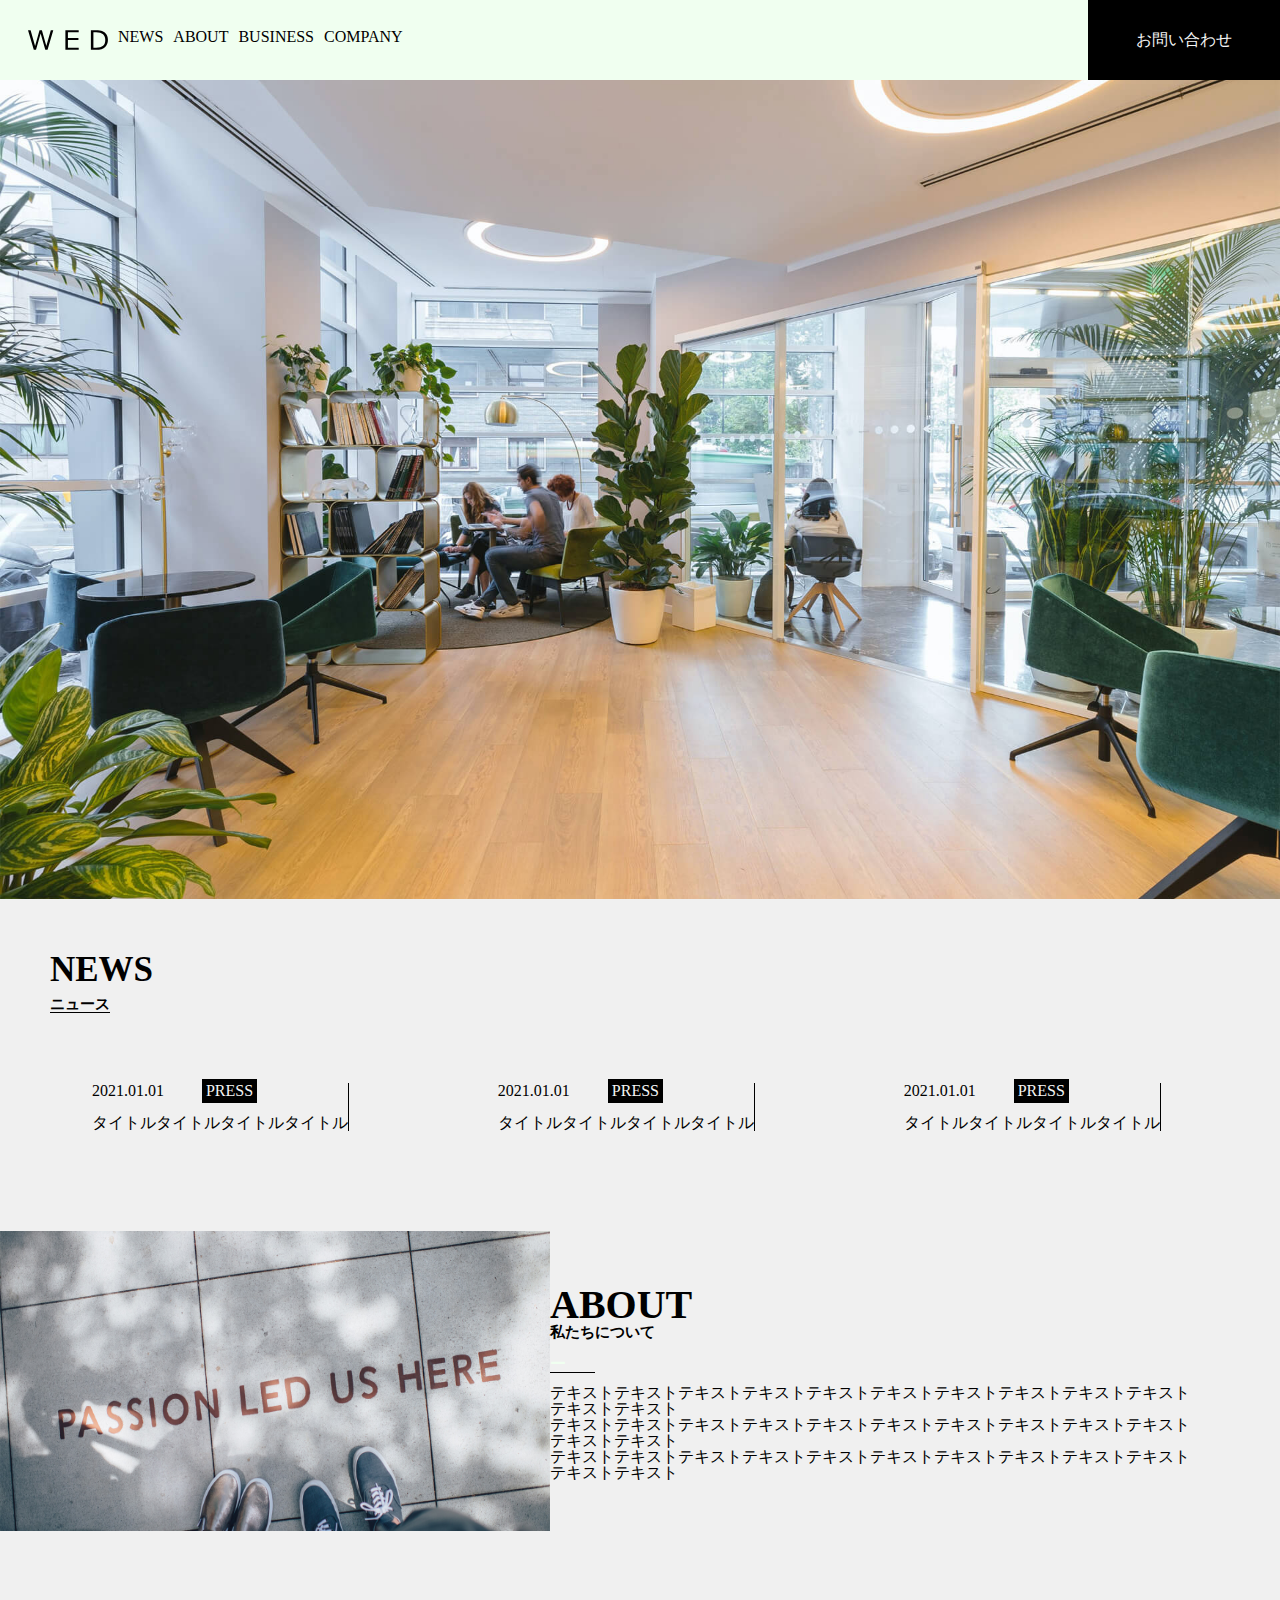
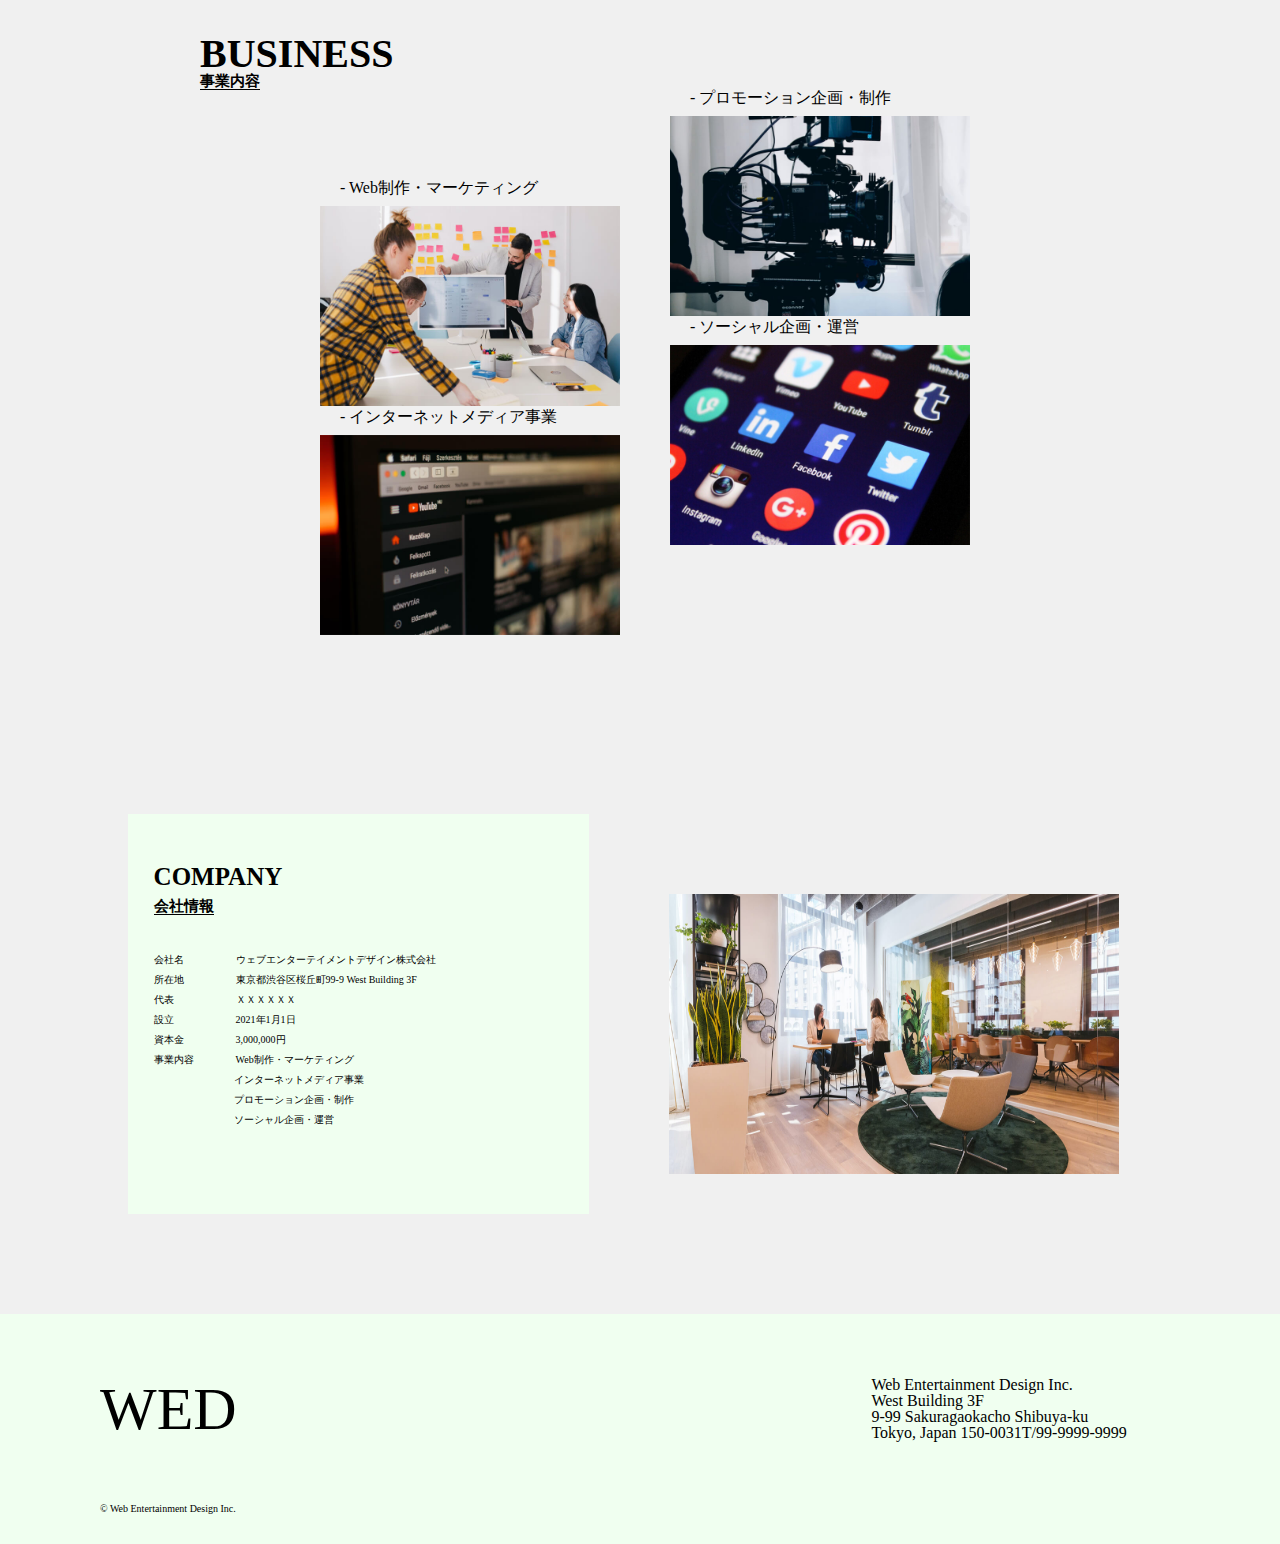
==== commit d821c8e4: "COMPANYの画像修正" ====
--- a/index.html
+++ b/index.html
@@ -64,7 +64,7 @@
           <p class="about-text">テキストテキストテキストテキストテキストテキストテキストテキストテキストテキストテキストテキスト</p>
         </div>
       </section>
-      <section id="business" class="business top">
+      <section id="business" class="business">
         <h2 class="business-h2">
           <p class="business-uppercaseletter">BUSINESS</p>
           <p class="business-lowercaseletter">事業内容</p>
@@ -81,7 +81,7 @@
           </div>
         </div>
       </section>
-      <section id="company" class="company">
+      <section id="company" class="company top">
         <div class="company-behind">
         <h2 class="company-h2">
           <p class="company-uppercaseletter">COMPANY</p>
@@ -102,11 +102,11 @@
           <dt class="company-informationlist2">事業内容</dt>
           <dd class="company-informationlist3">Web制作・マーケティング</dd>
           <!-- <dt class="company-informationlist2"></dt> -->
-          <dd class="company-informationlist3">インターネットメディア事業</dd>
+          <dd class="company-informationlist4">インターネットメディア事業</dd>
           <!-- <dt class="company-informationlist2"></dt> -->
-          <dd class="company-informationlist3">プロモーション企画・制作</dd>
+          <dd class="company-informationlist4">プロモーション企画・制作</dd>
           <!-- <dt class="company-informationlist2"></dt> -->
-          <dd class="company-informationlist3">ソーシャル企画・運営</dd>
+          <dd class="company-informationlist4">ソーシャル企画・運営</dd>
         </dl>
       </div>
       <div class="company-imagelist">
--- a/css/style.css
+++ b/css/style.css
@@ -4,13 +4,6 @@
 
 body{
   background-color:#f0f0f0;
-}
-
-.top{
-  width: 100%;
-  max-width: 1032px;
-  padding: 0 16px;
-  margin: 0 auto;
 }
 
 /* トップ画面 */
@@ -145,7 +138,6 @@
 }
 
 .news .news-ul{
-  list-style: none;
   width: 99%;
   height: 35%;
   display: flex;
@@ -154,16 +146,10 @@
 }
 
 .news .news-li{
+  list-style: none;
   border-right: solid 1px #000;
   margin-right: 65px;
-
-}
-
-.news-li:last-child{
-  border-right: none;
-}
-
-
+}
 
 .news .news-time{
   width: 35%;
@@ -264,7 +250,7 @@
 }
 
 .business .business-transparentbox .business-imagelist .business-image{
-  width: 315px;
+  width: 350px;
 }
 
 .business .business-transparentbox .business-imagelist .business-image p{
@@ -281,16 +267,16 @@
 /* 会社情報 */
 
 .company{
-  height: 560px;
   position: relative;
   margin-bottom: 100px;
+  display: flex;
 }
 
 .company .company-behind{
   margin-left: 10%;
   background-color: honeydew;
   width: 410px;
-  height: 420px;
+  height: 350px;
   padding: 50px 2% 0px 2% ;
 }
 
@@ -300,14 +286,14 @@
 
 .company .company-uppercaseletter{
   margin-bottom: 10px;
-  font-size: 40px;
+  font-size: 25px;
   width: 45%;
   height: 100%;
 }
 
 .company .company-lowercaseletter{
   font-size: 15px;
-  width: 15%;
+  width: 60px;
   height: 100%;
 }
 
@@ -327,23 +313,35 @@
 .company-informationlist .company-informationlist2{
   width: 20%;
   margin-top: 10px;
+  font-size: 10px;
 }
 
 .company-informationlist .company-informationlist3{
   width: 80%;
   margin-top: 10px;
+  font-size: 10px;
+}
+
+.company-informationlist .company-informationlist4{
+  width: 80%;
+  margin-top: 10px;
+  margin-left: 80px;
+  font-size: 10px;
 }
 
 .company .company-imagelist{
   width: 48%;
+  display: flex;
   position: absolute;
-  top: 20%;
-  right: 5%;
+  align-items: center;
+  justify-content: space-evenly;
+  left: 48%;
 }
 
 .company img{
   width: 450px;
   height: 280px;
+  margin-top: 80px;
 }
 
 /* 最後 */
@@ -555,14 +553,17 @@
   /* 会社情報 */
 
   .company{
-    margin-bottom: 500px;
+    display: block;
+    margin-bottom: 0px;
+    align-items: center;
+    position: relative;
   }
 
   .company .company-behind{
     margin-left: 5%;
     padding: 20px 2% 0px 2%;
-    width: 325px;
-    height: 560px;
+    width: 550px;
+    height: 415px;
   }
 
   .company .company-lowercaseletter{
@@ -584,17 +585,22 @@
   }
 
   .company .company-imagelist{
-    top: auto;
-    right: auto;
     width: 100%;
+  }
+
+  .company img{
     margin-top: 10px;
-    margin-bottom: 10px;
-  }
-
-  .company img{
     width: 100%;
     height: 450px;
     object-fit:cover;
+  }
+
+  .company .company-uppercaseletter {
+    font-size: 35px;
+  }
+
+  .company-informationlist .company-informationlist4{
+    margin-left: 1%;
   }
 
   /* 最後 携帯 */
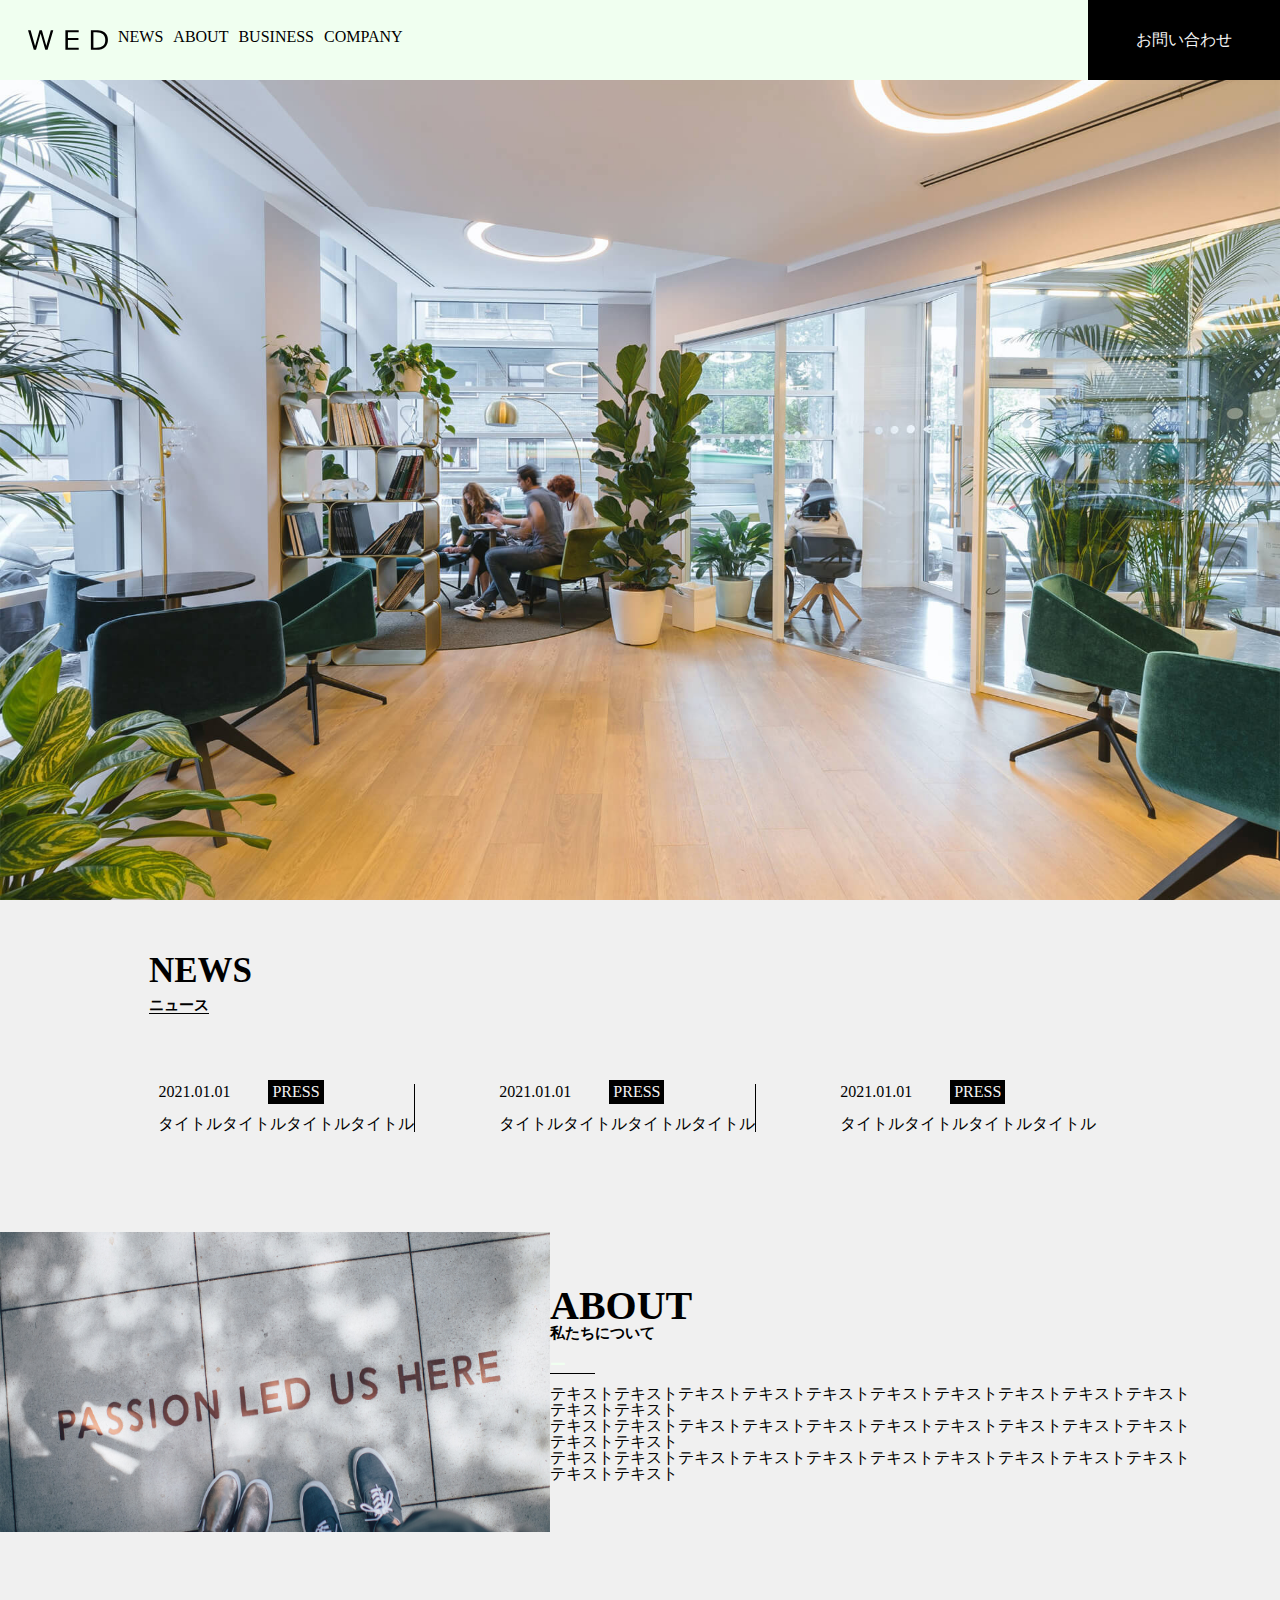
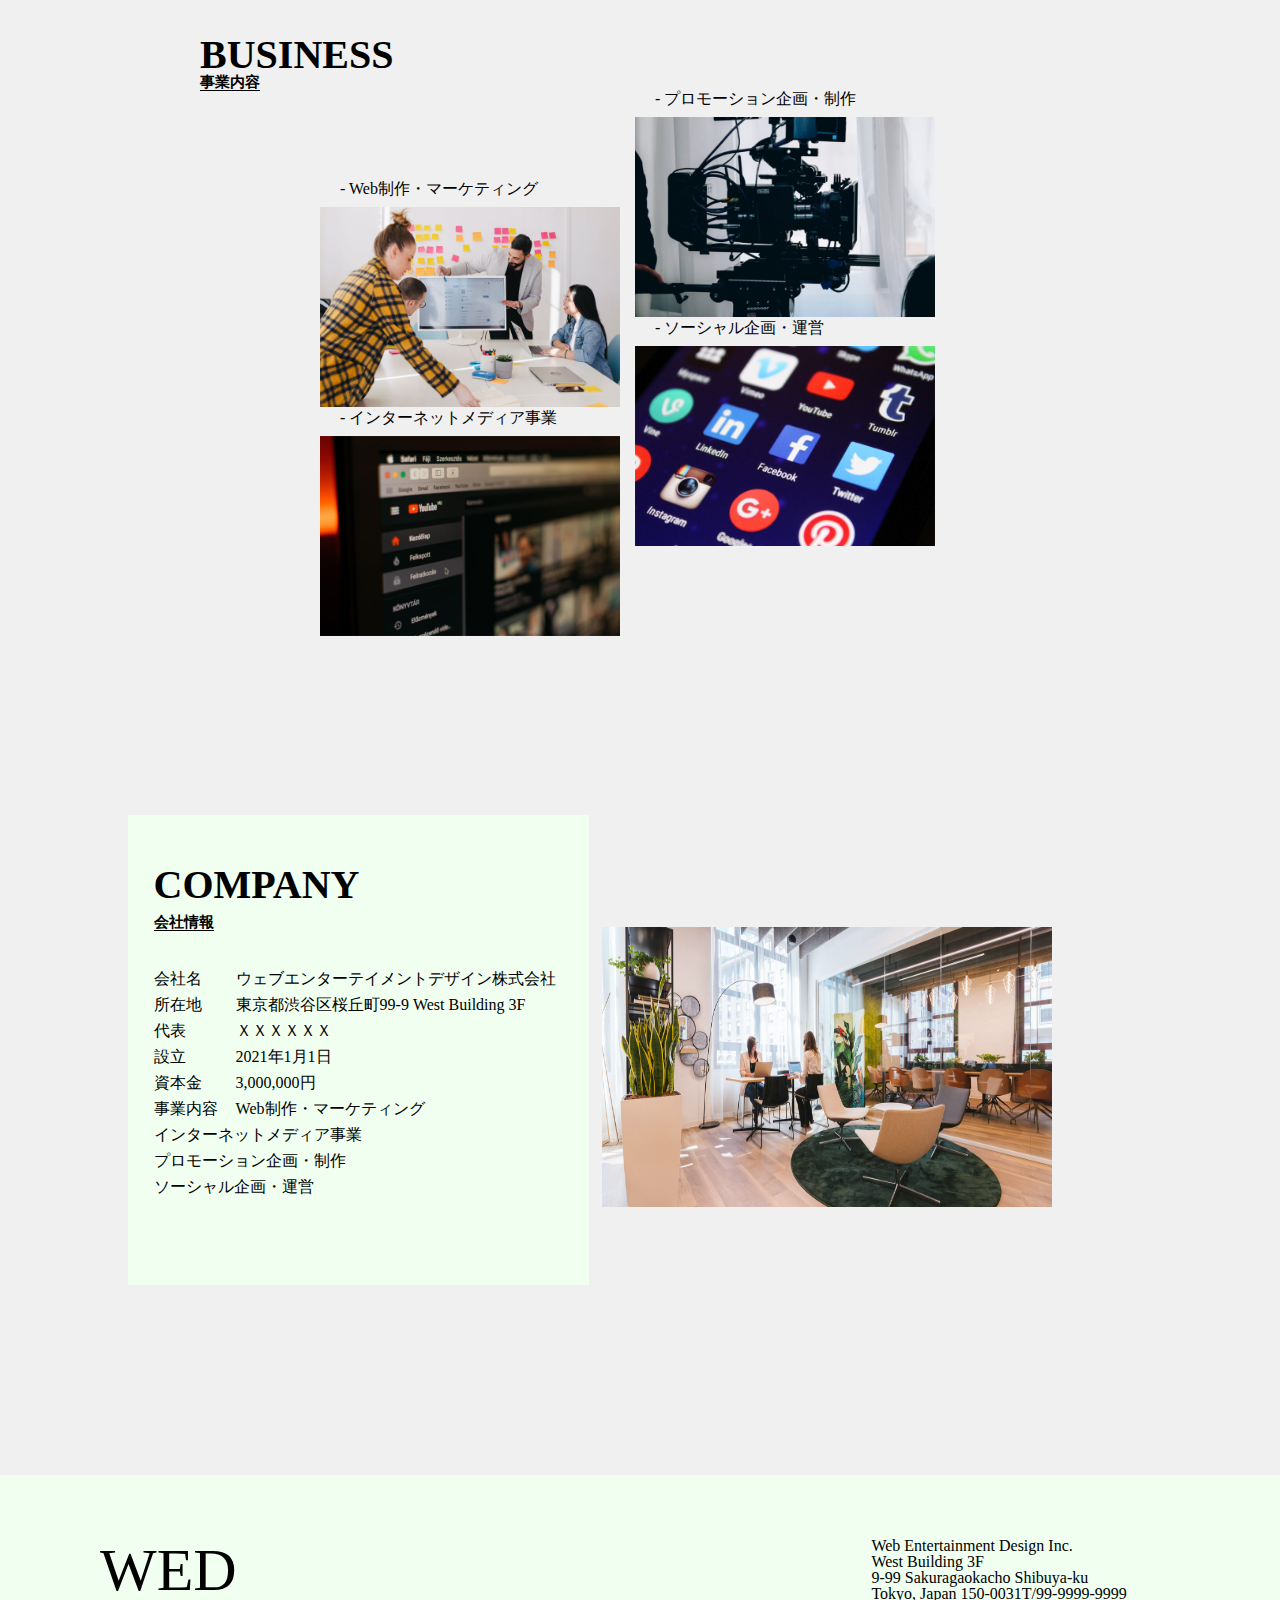
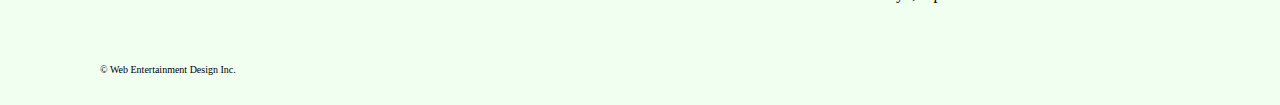
==== commit 3c7ec305: "Merge pull request #7 from gi-ogawa/mein-news" ====
--- a/index.html
+++ b/index.html
@@ -26,7 +26,7 @@
       <div class="img-big">
         <img src="img/mainvisual.jpg" alt="オフィス">
       </div>
-      <section id="news" class="news">
+      <section id="news" class="news top">
         <h2 class="news-h">
           <p class="news-hh">NEWS</p>
           <p class="news-p">ニュース</p>
@@ -81,7 +81,7 @@
           </div>
         </div>
       </section>
-      <section id="company" class="company top">
+      <section id="company" class="company">
         <div class="company-behind">
         <h2 class="company-h2">
           <p class="company-uppercaseletter">COMPANY</p>
@@ -102,11 +102,11 @@
           <dt class="company-informationlist2">事業内容</dt>
           <dd class="company-informationlist3">Web制作・マーケティング</dd>
           <!-- <dt class="company-informationlist2"></dt> -->
-          <dd class="company-informationlist4">インターネットメディア事業</dd>
+          <dd class="company-informationlist3">インターネットメディア事業</dd>
           <!-- <dt class="company-informationlist2"></dt> -->
-          <dd class="company-informationlist4">プロモーション企画・制作</dd>
+          <dd class="company-informationlist3">プロモーション企画・制作</dd>
           <!-- <dt class="company-informationlist2"></dt> -->
-          <dd class="company-informationlist4">ソーシャル企画・運営</dd>
+          <dd class="company-informationlist3">ソーシャル企画・運営</dd>
         </dl>
       </div>
       <div class="company-imagelist">
--- a/css/style.css
+++ b/css/style.css
@@ -4,6 +4,13 @@
 
 body{
   background-color:#f0f0f0;
+}
+
+.top{
+  width: 100%;
+  max-width: 1032px;
+  padding: 0 16px;
+  margin: 0 auto;
 }
 
 /* トップ画面 */
@@ -106,7 +113,7 @@
 
 .img-big img{
   width: 100%;
-  height: 91vh;
+  height: calc(100vh - 80px);
   object-fit: cover;
 }
 
@@ -138,6 +145,7 @@
 }
 
 .news .news-ul{
+  list-style: none;
   width: 99%;
   height: 35%;
   display: flex;
@@ -146,10 +154,16 @@
 }
 
 .news .news-li{
-  list-style: none;
   border-right: solid 1px #000;
   margin-right: 65px;
-}
+
+}
+
+.news-li:last-child{
+  border-right: none;
+}
+
+
 
 .news .news-time{
   width: 35%;
@@ -250,7 +264,7 @@
 }
 
 .business .business-transparentbox .business-imagelist .business-image{
-  width: 350px;
+  width: 315px;
 }
 
 .business .business-transparentbox .business-imagelist .business-image p{
@@ -267,16 +281,16 @@
 /* 会社情報 */
 
 .company{
+  height: 560px;
   position: relative;
   margin-bottom: 100px;
-  display: flex;
 }
 
 .company .company-behind{
   margin-left: 10%;
   background-color: honeydew;
   width: 410px;
-  height: 350px;
+  height: 420px;
   padding: 50px 2% 0px 2% ;
 }
 
@@ -286,14 +300,14 @@
 
 .company .company-uppercaseletter{
   margin-bottom: 10px;
-  font-size: 25px;
+  font-size: 40px;
   width: 45%;
   height: 100%;
 }
 
 .company .company-lowercaseletter{
   font-size: 15px;
-  width: 60px;
+  width: 15%;
   height: 100%;
 }
 
@@ -313,35 +327,23 @@
 .company-informationlist .company-informationlist2{
   width: 20%;
   margin-top: 10px;
-  font-size: 10px;
 }
 
 .company-informationlist .company-informationlist3{
   width: 80%;
   margin-top: 10px;
-  font-size: 10px;
-}
-
-.company-informationlist .company-informationlist4{
-  width: 80%;
-  margin-top: 10px;
-  margin-left: 80px;
-  font-size: 10px;
 }
 
 .company .company-imagelist{
   width: 48%;
-  display: flex;
   position: absolute;
-  align-items: center;
-  justify-content: space-evenly;
-  left: 48%;
+  top: 20%;
+  right: 5%;
 }
 
 .company img{
   width: 450px;
   height: 280px;
-  margin-top: 80px;
 }
 
 /* 最後 */
@@ -446,9 +448,7 @@
     width: 60px;
   }
 
-  .img-big img {
-    height: 91vh;
-  }
+ 
 
   .inner{
     display: flex;
@@ -553,17 +553,14 @@
   /* 会社情報 */
 
   .company{
-    display: block;
-    margin-bottom: 0px;
-    align-items: center;
-    position: relative;
+    margin-bottom: 500px;
   }
 
   .company .company-behind{
     margin-left: 5%;
     padding: 20px 2% 0px 2%;
-    width: 550px;
-    height: 415px;
+    width: 325px;
+    height: 560px;
   }
 
   .company .company-lowercaseletter{
@@ -585,22 +582,17 @@
   }
 
   .company .company-imagelist{
+    top: auto;
+    right: auto;
     width: 100%;
+    margin-top: 10px;
+    margin-bottom: 10px;
   }
 
   .company img{
-    margin-top: 10px;
     width: 100%;
     height: 450px;
     object-fit:cover;
-  }
-
-  .company .company-uppercaseletter {
-    font-size: 35px;
-  }
-
-  .company-informationlist .company-informationlist4{
-    margin-left: 1%;
   }
 
   /* 最後 携帯 */
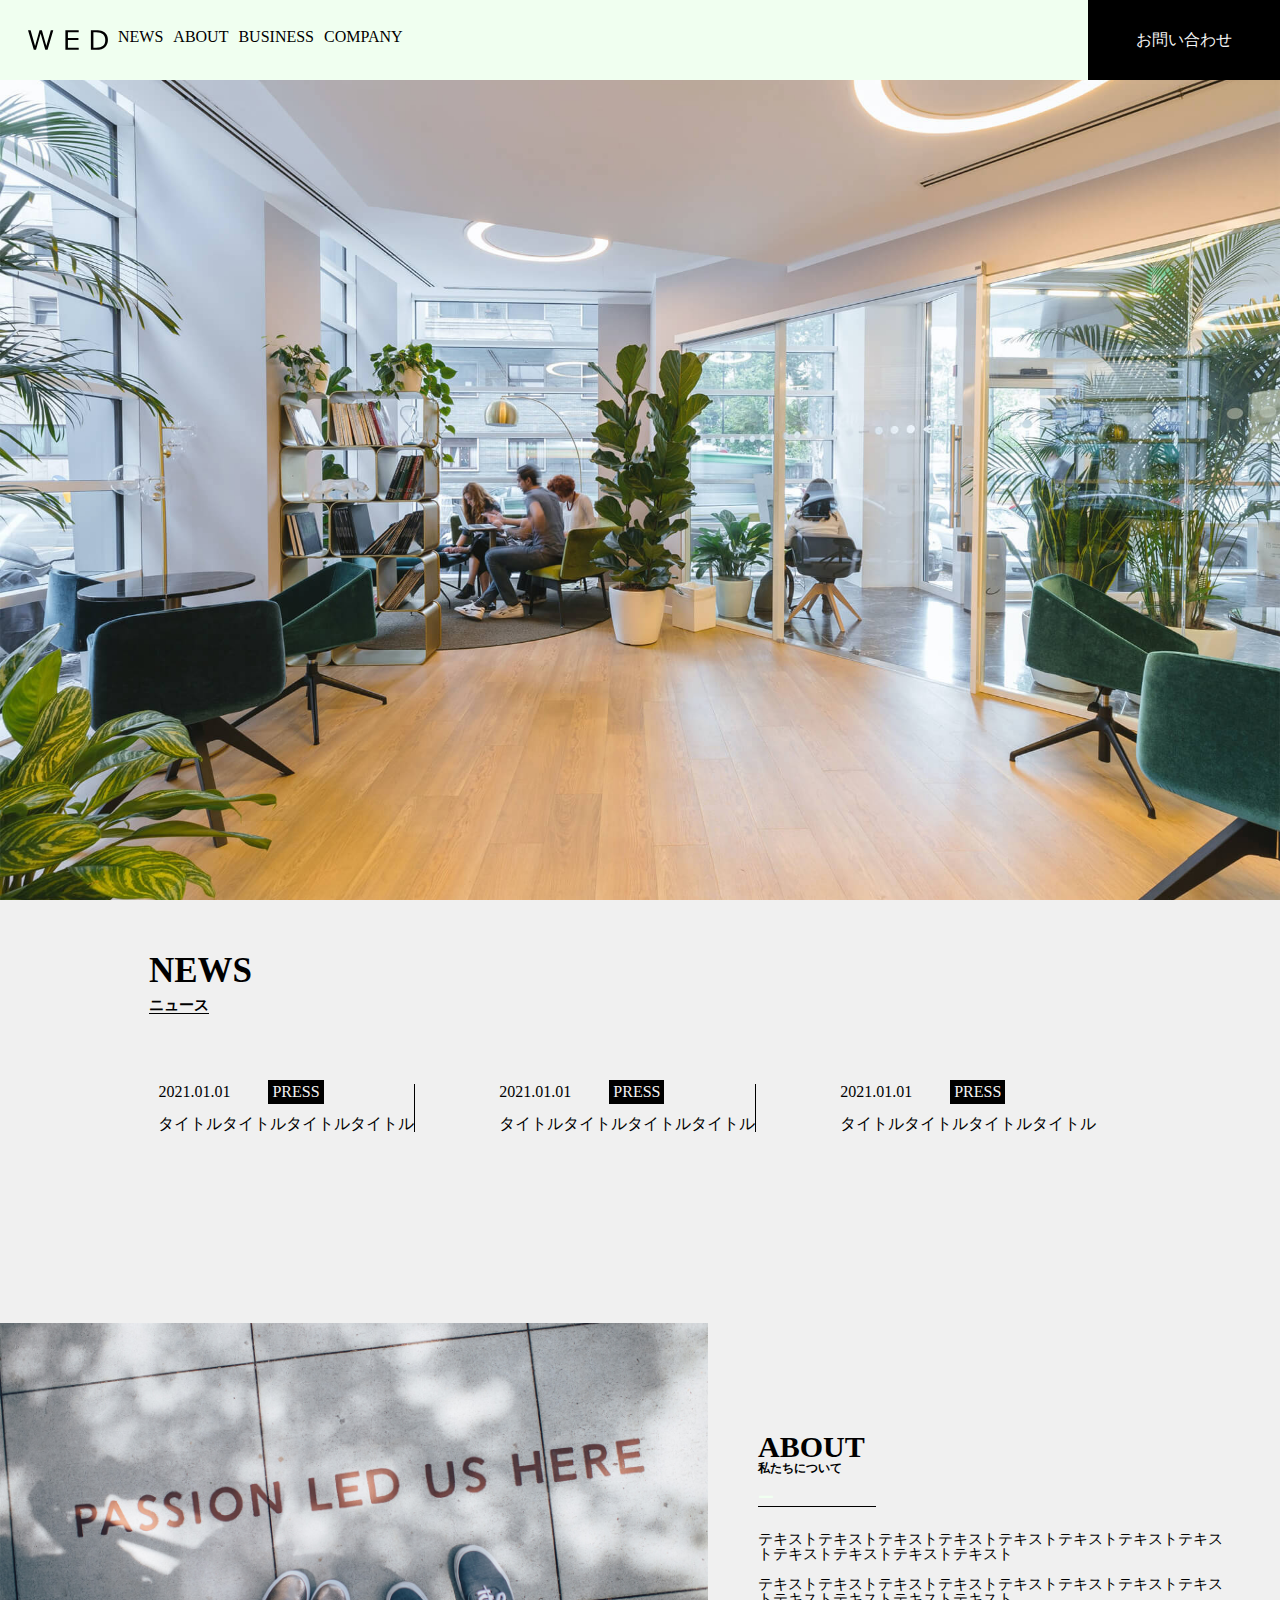
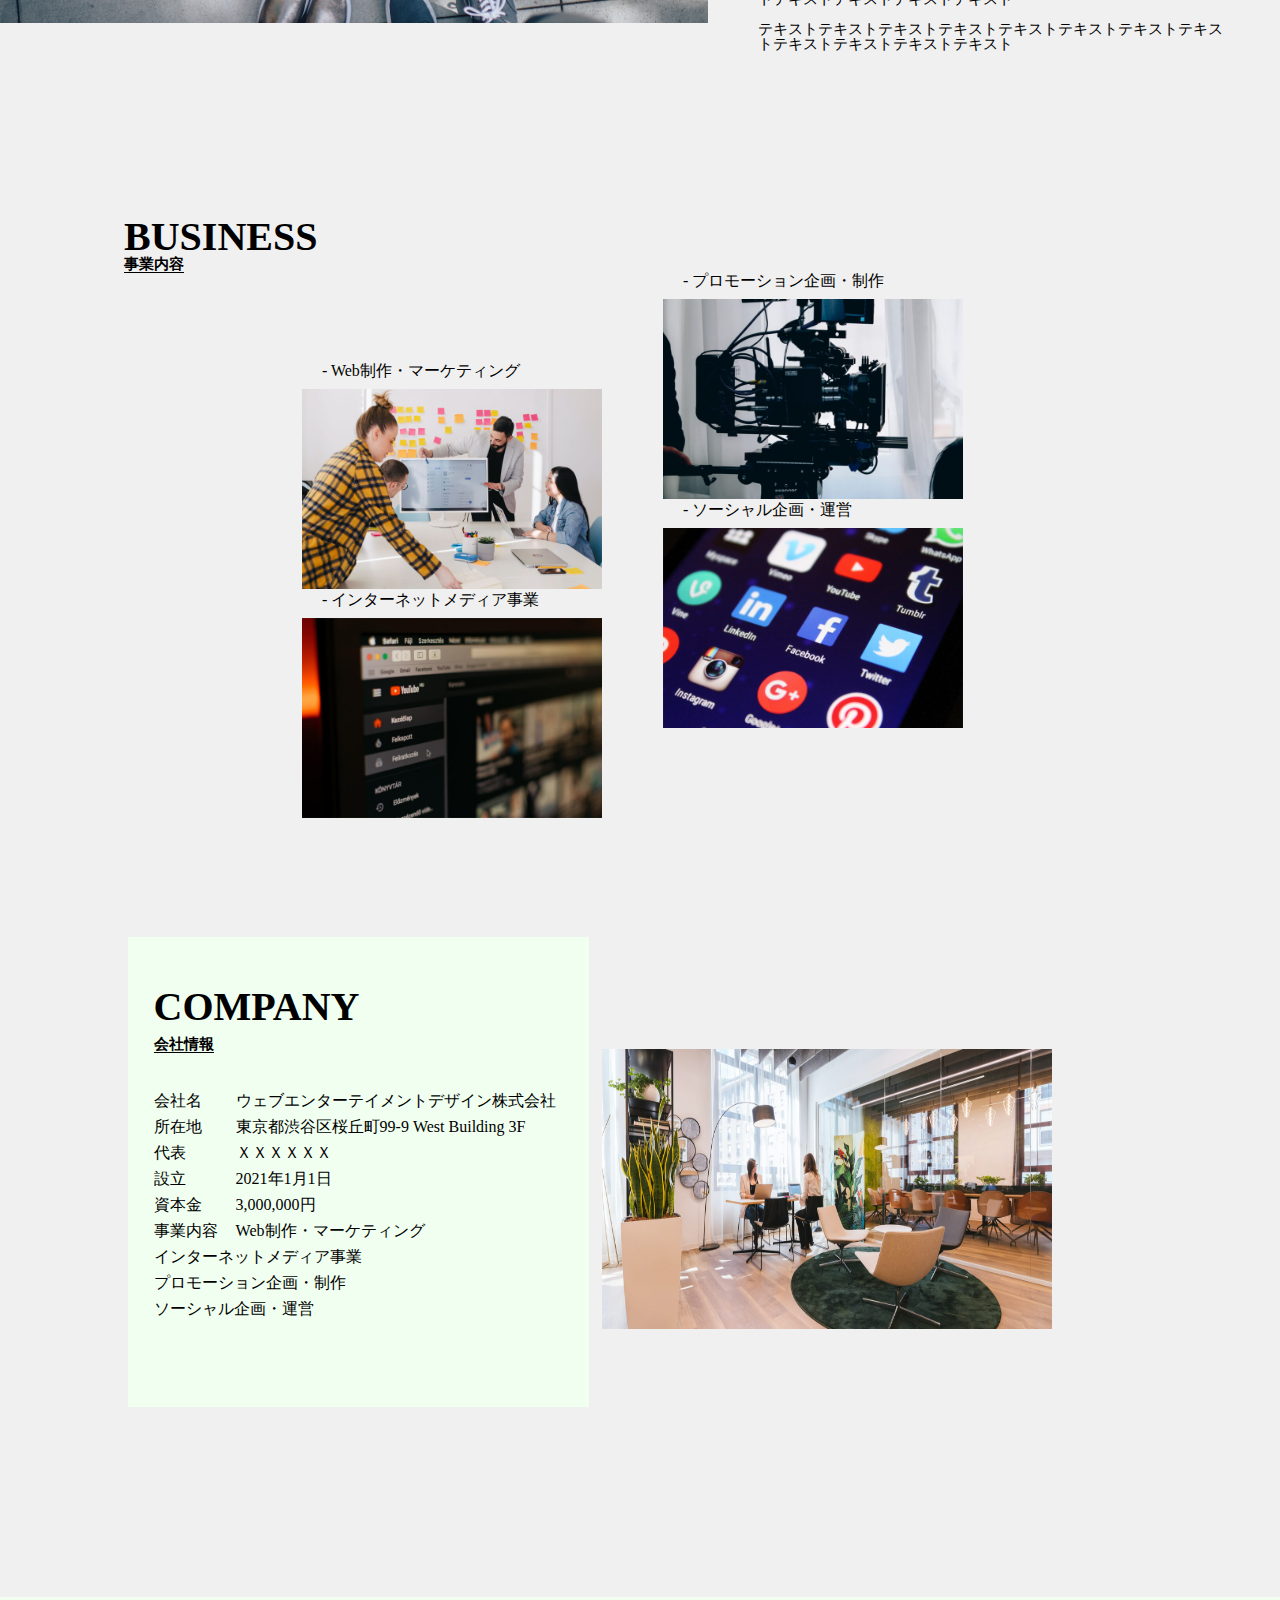
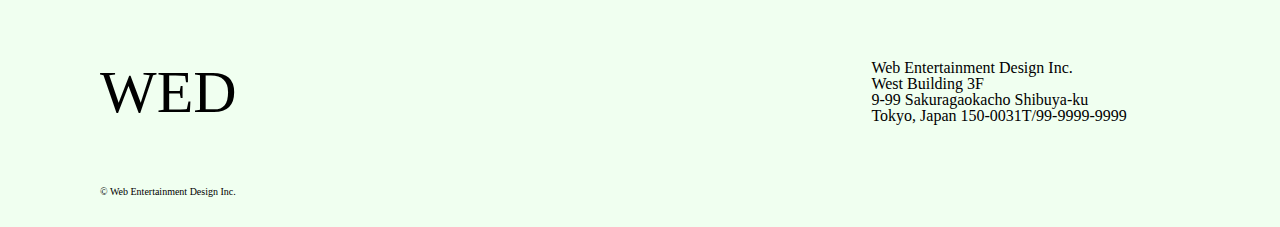
==== commit 5beebe81: "Merge remote-tracking branch 'origin/main' into mein-business" ====
--- a/index.html
+++ b/index.html
@@ -64,7 +64,7 @@
           <p class="about-text">テキストテキストテキストテキストテキストテキストテキストテキストテキストテキストテキストテキスト</p>
         </div>
       </section>
-      <section id="business" class="business">
+      <section id="business" class="business top">
         <h2 class="business-h2">
           <p class="business-uppercaseletter">BUSINESS</p>
           <p class="business-lowercaseletter">事業内容</p>
--- a/css/style.css
+++ b/css/style.css
@@ -190,17 +190,24 @@
   margin-bottom: 100px;
 }
 
+.about-passion{
+  width: 60%;
+}
+
 .about img{
-  width: 550px;
+  width: 100%;
   height: 300px;
+  object-fit: cover;
 }
 
 .about .about-character{
-  width: 50%;
+  padding: 50px;
+  width: 40%;
+  margin-top: 150px;
 }
 
 .about .about-uppercaseletter{
-  font-size: 40px;
+  font-size: 30px;
 }
 
 .about .about-h2{
@@ -209,40 +216,44 @@
 }
 
 .about .about-lowercaseletter{
-  font-size: 15px;
+  font-size: 12px;
   writing-mode: horizontal-tb;
-  width: 280px;
+  width: 25%;
 }
 
 .about .about-barwire{
   color:honeydew;
   border-bottom: solid 1px #000;
-  width: 45px;
-}
-
-
+  width: 25%;
+}
+
+.about-text{
+  font-size: 15px;
+  width: 100%;
+  padding-bottom: 15px;
+}
 
 /* 事業内容 */
 
 .business{
   width: 100%;
-  height: 780px;
+  height: 720px;
 }
 
 .business .business-h2{
-  margin-left: 200px;
+  margin-bottom: 0px;
 }
 
 .business .business-uppercaseletter{
   font-size: 40px;
   height: 100%;
-  width: 100%;
+  width: 22%;
 }
 
 .business .business-lowercaseletter{
   font-size: 15px;
   height: 100%;
-  width: 30%;
+  width: 6%;
 }
 
 .business .business-barwire{
@@ -253,9 +264,10 @@
 }
 
 .business .business-transparentbox{
-  display: flex;
+  margin: auto;
+  display: flex;
+  justify-content: space-around;
   width: 70%;
-  margin-left: 25%;
 }
 
 .business img{
@@ -490,9 +502,13 @@
     margin-bottom: 150px;
   }
 
+  .about-passion{
+    width: 100%;
+  }
+
   .about img{
-    width: 375px;
-    height: 230px;
+    width: 100%;
+    height: 300px;
     margin-bottom: 50px;
   }
 
@@ -500,14 +516,26 @@
     width: 100%;
     padding: 3%;
     box-sizing: border-box;
-  }
+    margin-top: 0px;
+  }
+
+  .about-uppercaseletter{
+    font-size: 40px;
+  }
+
+  .about-lowercaseletter{
+    font-size: 15px;
+  }
+
 
   .about .about-barwire {
     font-size: 1px;
-    width: 28%;
-  }
-
-  
+    width: 16%;
+  }
+
+  .about-text{
+    font-size: 15px;
+  }
 
   /* 事業内容  携帯*/
 
@@ -526,7 +554,6 @@
   }
 
   .business .business-transparentbox{
-    margin-left: 5%;
     display: block;
   }
 
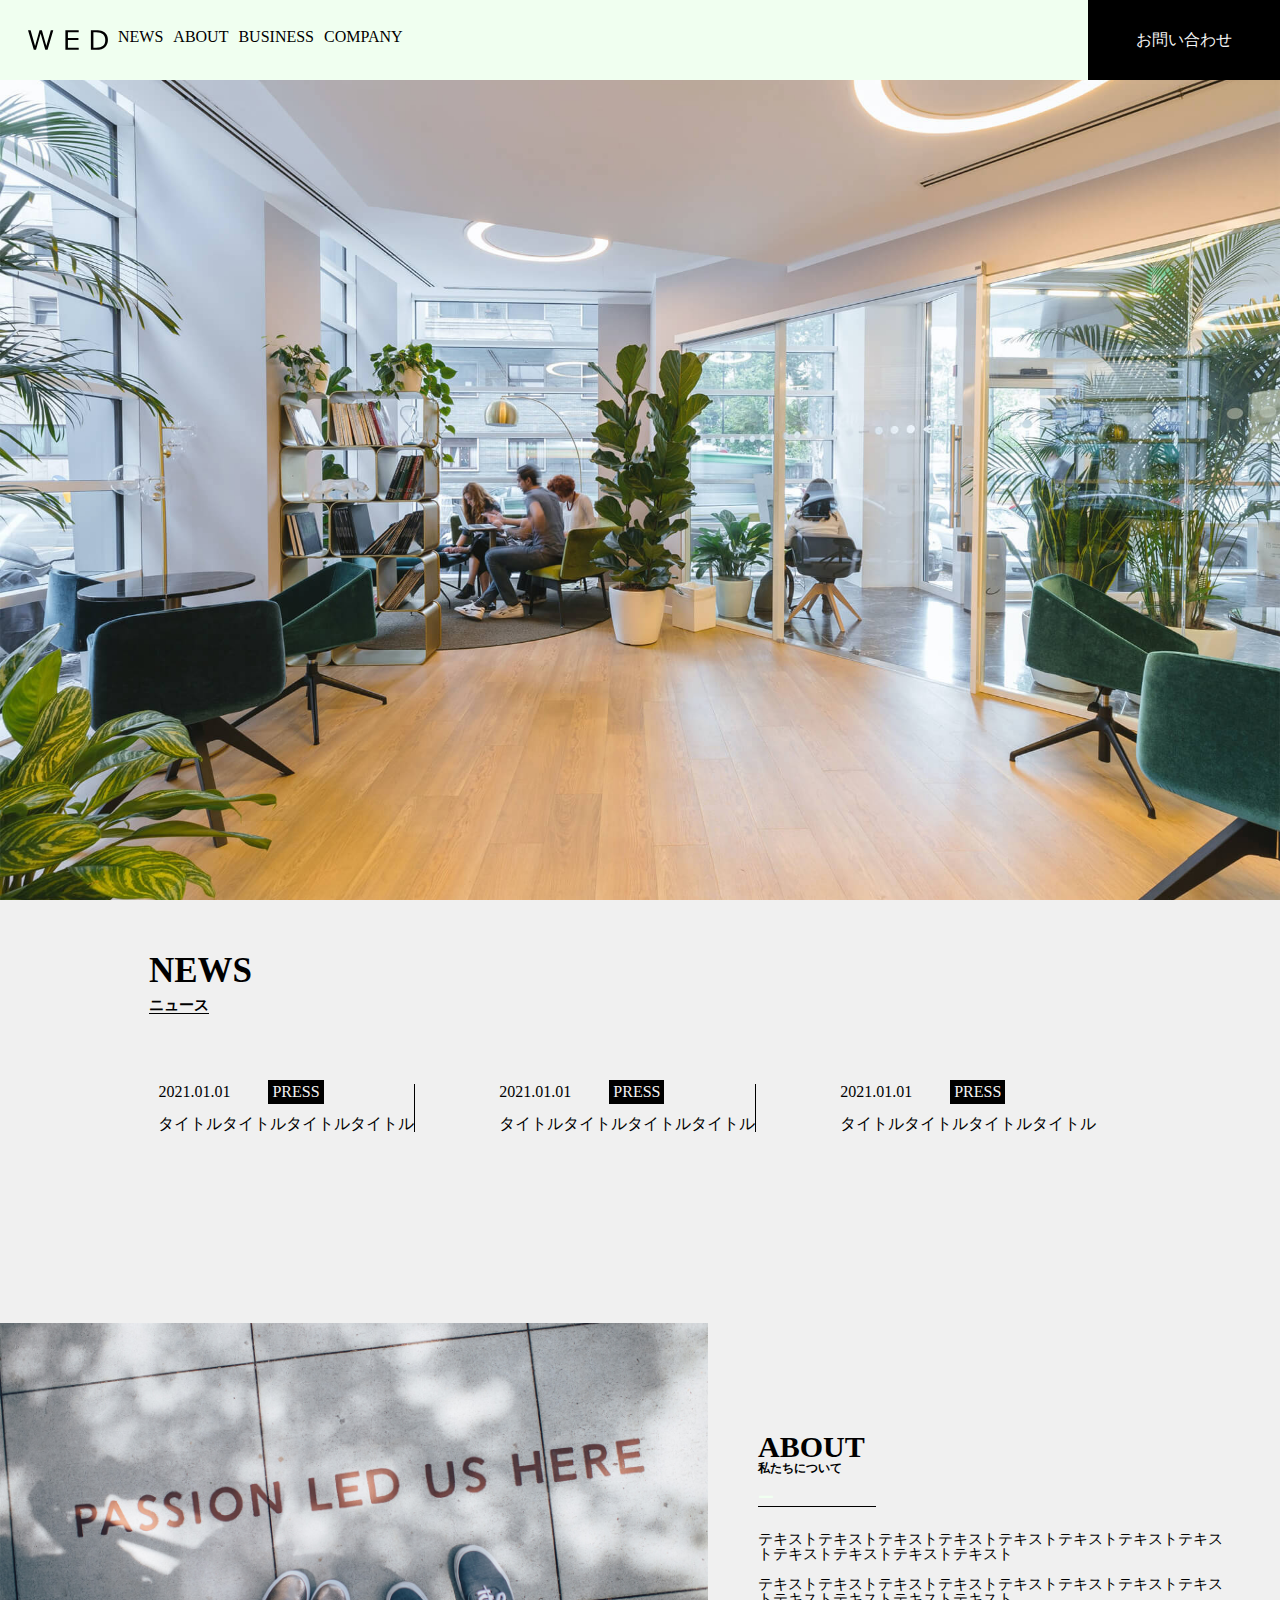
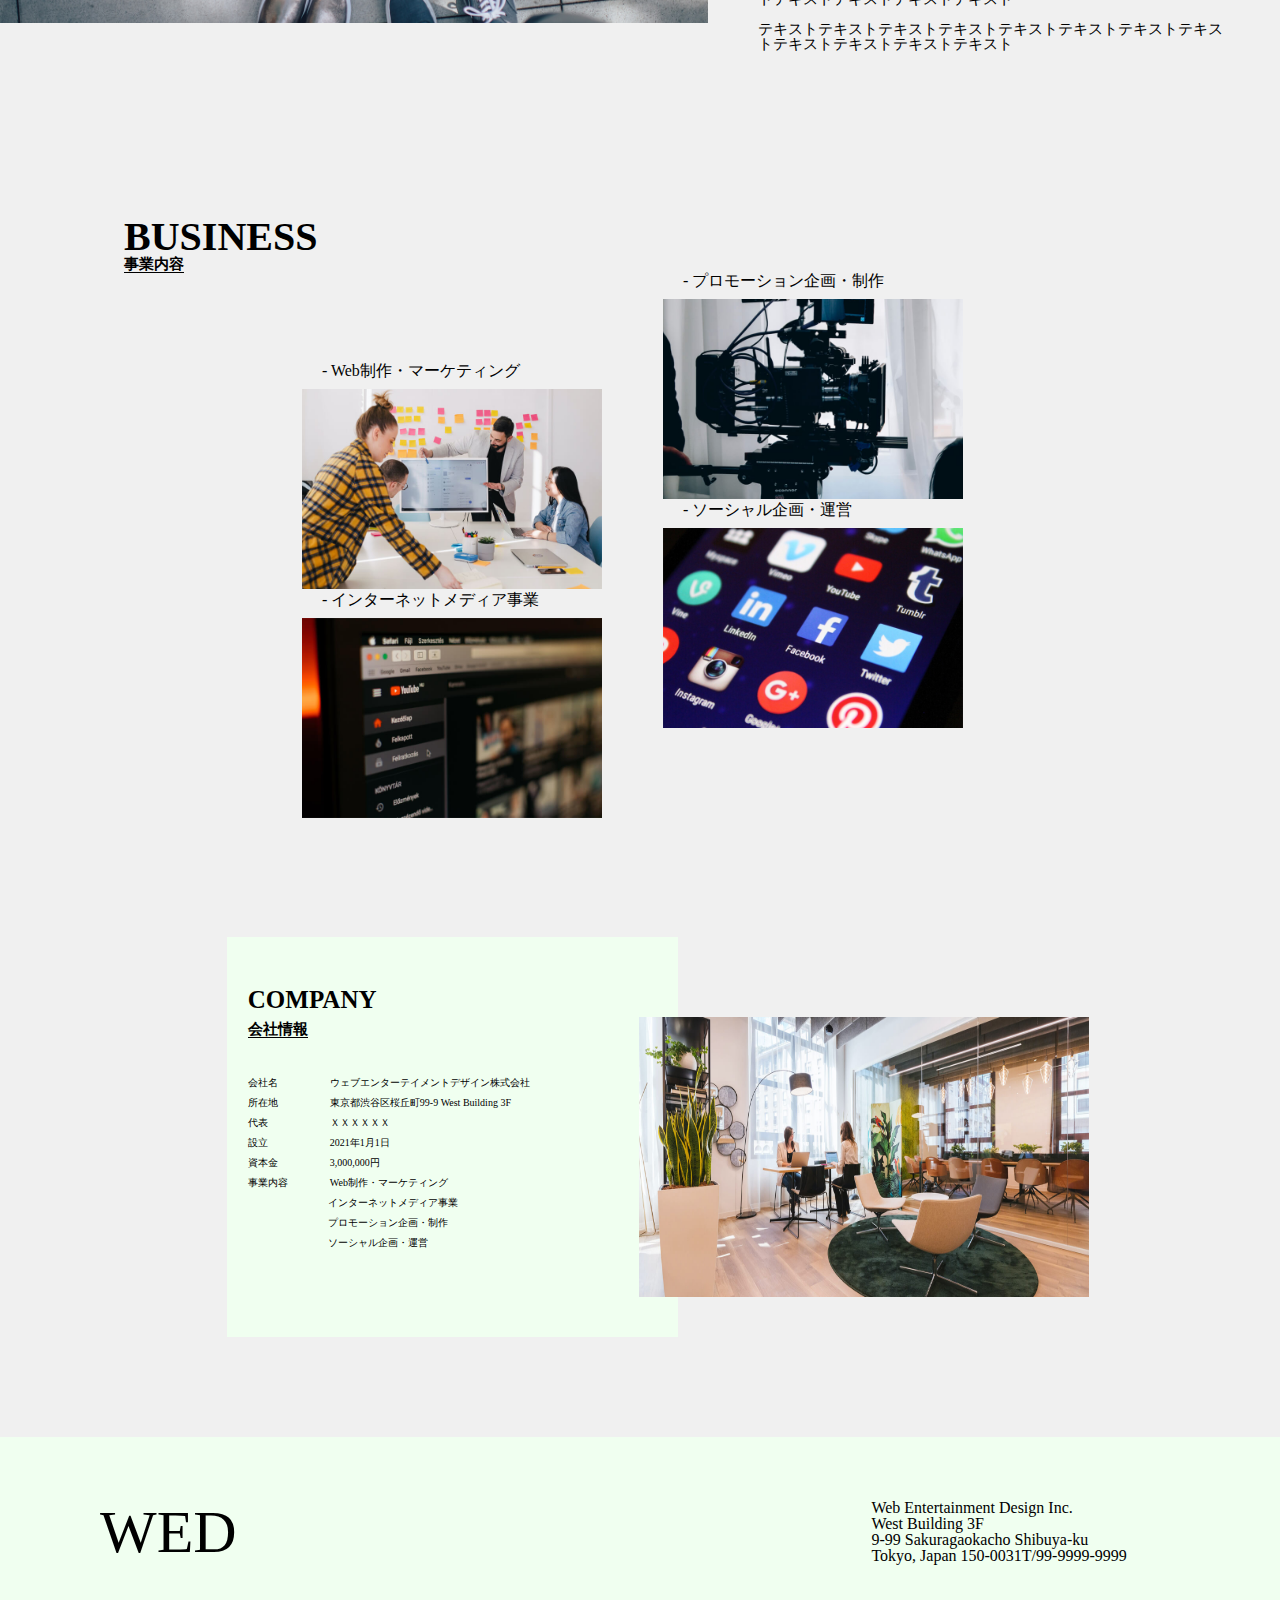
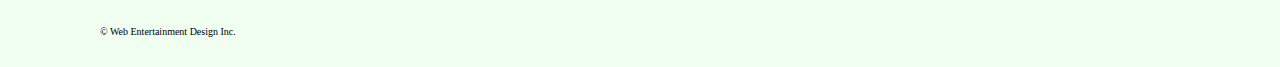
==== commit 229ff324: "Merge remote-tracking branch 'origin/main' into mein-company2" ====
--- a/index.html
+++ b/index.html
@@ -81,7 +81,7 @@
           </div>
         </div>
       </section>
-      <section id="company" class="company">
+      <section id="company" class="company top">
         <div class="company-behind">
         <h2 class="company-h2">
           <p class="company-uppercaseletter">COMPANY</p>
@@ -102,11 +102,11 @@
           <dt class="company-informationlist2">事業内容</dt>
           <dd class="company-informationlist3">Web制作・マーケティング</dd>
           <!-- <dt class="company-informationlist2"></dt> -->
-          <dd class="company-informationlist3">インターネットメディア事業</dd>
+          <dd class="company-informationlist4">インターネットメディア事業</dd>
           <!-- <dt class="company-informationlist2"></dt> -->
-          <dd class="company-informationlist3">プロモーション企画・制作</dd>
+          <dd class="company-informationlist4">プロモーション企画・制作</dd>
           <!-- <dt class="company-informationlist2"></dt> -->
-          <dd class="company-informationlist3">ソーシャル企画・運営</dd>
+          <dd class="company-informationlist4">ソーシャル企画・運営</dd>
         </dl>
       </div>
       <div class="company-imagelist">
--- a/css/style.css
+++ b/css/style.css
@@ -293,16 +293,16 @@
 /* 会社情報 */
 
 .company{
-  height: 560px;
   position: relative;
   margin-bottom: 100px;
+  display: flex;
 }
 
 .company .company-behind{
   margin-left: 10%;
   background-color: honeydew;
   width: 410px;
-  height: 420px;
+  height: 350px;
   padding: 50px 2% 0px 2% ;
 }
 
@@ -312,14 +312,14 @@
 
 .company .company-uppercaseletter{
   margin-bottom: 10px;
-  font-size: 40px;
+  font-size: 25px;
   width: 45%;
   height: 100%;
 }
 
 .company .company-lowercaseletter{
   font-size: 15px;
-  width: 15%;
+  width: 60px;
   height: 100%;
 }
 
@@ -339,23 +339,35 @@
 .company-informationlist .company-informationlist2{
   width: 20%;
   margin-top: 10px;
+  font-size: 10px;
 }
 
 .company-informationlist .company-informationlist3{
   width: 80%;
   margin-top: 10px;
+  font-size: 10px;
+}
+
+.company-informationlist .company-informationlist4{
+  width: 80%;
+  margin-top: 10px;
+  margin-left: 80px;
+  font-size: 10px;
 }
 
 .company .company-imagelist{
   width: 48%;
+  display: flex;
   position: absolute;
-  top: 20%;
-  right: 5%;
+  align-items: center;
+  justify-content: space-evenly;
+  left: 48%;
 }
 
 .company img{
   width: 450px;
   height: 280px;
+  margin-top: 80px;
 }
 
 /* 最後 */
@@ -580,14 +592,17 @@
   /* 会社情報 */
 
   .company{
-    margin-bottom: 500px;
+    display: block;
+    margin-bottom: 0px;
+    align-items: center;
+    position: relative;
   }
 
   .company .company-behind{
     margin-left: 5%;
     padding: 20px 2% 0px 2%;
-    width: 325px;
-    height: 560px;
+    width: 550px;
+    height: 415px;
   }
 
   .company .company-lowercaseletter{
@@ -609,17 +624,22 @@
   }
 
   .company .company-imagelist{
-    top: auto;
-    right: auto;
     width: 100%;
+  }
+
+  .company img{
     margin-top: 10px;
-    margin-bottom: 10px;
-  }
-
-  .company img{
     width: 100%;
     height: 450px;
     object-fit:cover;
+  }
+
+  .company .company-uppercaseletter {
+    font-size: 35px;
+  }
+
+  .company-informationlist .company-informationlist4{
+    margin-left: 1%;
   }
 
   /* 最後 携帯 */
